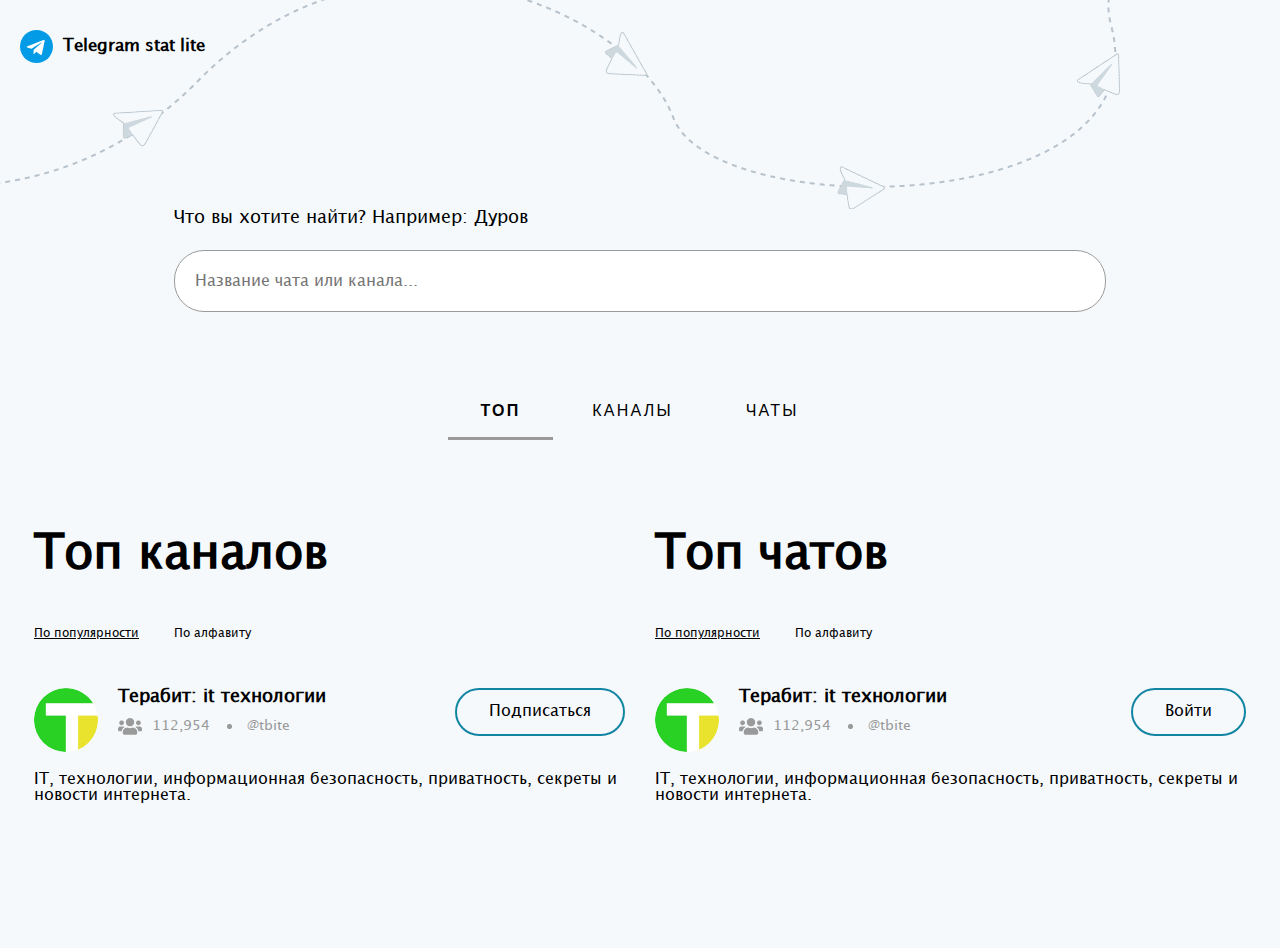
==== index.html @ af859c8b "fill tab of chats" ====
<!DOCTYPE html>
<html lang="ru" prefix="og: http://ogp.me/ns#">

<head>
  <meta charset="UTF-8">
  <meta http-equiv="X-UA-Compatible" content="IE=edge">
  <meta name="viewport" content="width=device-width, initial-scale=1.0">
  <title>название</title>
  <meta name="description" content="описание до 150 символов">
  <meta name="robots" content="index,follow,noodp">

  <!-- favicon -->
  <link rel="apple-touch-icon" sizes="57x57" href="img/favicons/apple-icon-57x57.png">
  <link rel="apple-touch-icon" sizes="60x60" href="img/favicons/apple-icon-60x60.png">
  <link rel="apple-touch-icon" sizes="72x72" href="img/favicons/apple-icon-72x72.png">
  <link rel="apple-touch-icon" sizes="76x76" href="img/favicons/apple-icon-76x76.png">
  <link rel="apple-touch-icon" sizes="114x114" href="img/favicons/apple-icon-114x114.png">
  <link rel="apple-touch-icon" sizes="120x120" href="img/favicons/apple-icon-120x120.png">
  <link rel="apple-touch-icon" sizes="144x144" href="img/favicons/apple-icon-144x144.png">
  <link rel="apple-touch-icon" sizes="152x152" href="img/favicons/apple-icon-152x152.png">
  <link rel="apple-touch-icon" sizes="180x180" href="img/favicons/apple-icon-180x180.png">
  <link rel="icon" type="image/png" sizes="192x192"  href="img/favicons/android-icon-192x192.png">
  <link rel="icon" type="image/png" sizes="32x32" href="img/favicons/favicon-32x32.png">
  <link rel="icon" type="image/png" sizes="96x96" href="img/favicons/favicon-96x96.png">
  <link rel="icon" type="image/png" sizes="16x16" href="img/favicons/favicon-16x16.png">
  <link rel="manifest" href="img/favicons/manifest.json">
  <meta name="msapplication-TileColor" content="#ffffff">
  <meta name="msapplication-TileImage" content="img/favicons/ms-icon-144x144.png">

  <!-- Open Graph: http://ogp.me/ -->
  <meta property="og:url" content="https://example.com/">
  <meta property="og:locale" content="ru_RU">
  <meta property="og:type" content="website">
  <meta property="og:site_name" content="Site Name">
  <meta property="og:title" content="Content Title">
  <meta property="og:description" content="Description Here">
  <meta property="og:image" content="https://example.comimg/og/og.png">
  <meta property="og:image:width" content="968">
  <meta property="og:image:height" content="504">


  <!-- меняем тему -->
  <link rel="stylesheet" href="css/light_theme.css" id="mode">
  <!-- основные стили -->
  <link rel="stylesheet" href="css/style.css"> 

  <script defer src="js/main.js"></script>

</head>

<body>

  <header class="header">
    <div class="header__inner">
      <div class="logo__wrapper logo__wrapper_light">
        <img class="logo_img" src="img/icons/tg.svg" alt="telegram logo" width="33px" height="33px">
        <span class="logo_text">Telegram stat lite</span>
      </div>
      <div class="theme__btn_wrap">
        <div class="theme__btn" id="summary">
          <div class="planet"></div>
          <div class="triangle_wrap">
            <div class="triangle"></div>
          </div>
        </div>
        <div class="detail" id="detail">
          <div class="change_planet"></div>
        </div>
        
      </div>
    </div>
  </header>

  <main>

    <section class="input__section">
      <div class="input__wrapper">
        <label class="input__label" for="main__input">Что вы&nbsp;хотите найти? Например:&nbsp;Дуров</label>
        <input class="input" type="search" name="main__input" id="main__input" placeholder="Название чата или канала...">
        <div class="input__results">
          <span class="results__sum" >Найдено 2 канала и 1 чат</span>

          <h2 class="results__title">Каналы</h2>
          <div class="chanels__results">

            <article class="tg__card">
              <div class="card__header_wrapper">
                <div class="card__header">
                  <div class="img__wrapper">
                    <img src="img/icons/card__icon.png" alt="Терабит: it технологии" width="64px" height="64px">
                  </div>
                  <div class="card__info">
                    <h3 class="card__title">Терабит: it технологии</h3>
                    <span class="card__followers">112,954</span><span class="card__login">@tbite</span>
                  </div>
                </div>
                <a href="#" class="card__btn">Подписаться</a>
              </div>
            </article>
            <article class="tg__card">
              <div class="card__header_wrapper">
                <div class="card__header">
                  <div class="img__wrapper">
                    <img src="img/icons/card__icon.png" alt="Терабит: it технологии" width="64px" height="64px">
                  </div>
                  <div class="card__info">
                    <h3 class="card__title">Терабит: it технологии</h3>
                    <span class="card__followers">112,954</span><span class="card__login">@tbite</span>
                  </div>
                </div>
                <a href="#" class="card__btn card__btn_top">Подписаться</a>
              </div>
            </article>
            <article class="tg__card">
              <div class="card__header_wrapper">
                <div class="card__header">
                  <div class="img__wrapper">
                    <img src="img/icons/card__icon.png" alt="Терабит: it технологии" width="64px" height="64px">
                  </div>
                  <div class="card__info">
                    <h3 class="card__title">Терабит: it технологии</h3>
                    <span class="card__followers">112,954</span><span class="card__login">@tbite</span>
                  </div>
                </div>
                <a href="#" class="card__btn card__btn_top">Подписаться</a>
              </div>
            </article>
          
          </div>

          <h2 class="results__title">Чаты</h2>
          <div class="chats__results">
            <article class="tg__card">
              <div class="card__header_wrapper">
                <div class="card__header">
                  <div class="img__wrapper">
                    <img src="img/icons/card__icon.png" alt="Терабит: it технологии" width="64px" height="64px">
                  </div>
                  <div class="card__info">
                    <h3 class="card__title">Терабит: it технологии</h3>
                    <span class="card__followers">112,954</span><span class="card__login">@tbite</span>
                  </div>
                </div>
                <a href="#" class="card__btn card__btn_top">Войти</a>
              </div>
            </article>
            <article class="tg__card">
              <div class="card__header_wrapper">
                <div class="card__header">
                  <div class="img__wrapper">
                    <img src="img/icons/card__icon.png" alt="Терабит: it технологии" width="64px" height="64px">
                  </div>
                  <div class="card__info">
                    <h3 class="card__title">Терабит: it технологии</h3>
                    <span class="card__followers">112,954</span><span class="card__login">@tbite</span>
                  </div>
                </div>
                <a href="#" class="card__btn card__btn_top">Войти</a>
              </div>
            </article>
          </div>
        </div>

      </div>
      
    </section>

    <section class="tabs__wrapper">

      <input class="radio" id="one" name="group" type="radio" checked>
      <input class="radio" id="two" name="group" type="radio">
      <input class="radio" id="three" name="group" type="radio">
      <div class="tabs">
        <label class="tab" id="one__tab" for="one" tabindex="1">ТОП</label>
        <label class="tab" id="two__tab" for="two" tabindex="2">КАНАЛЫ</label>
        <label class="tab" id="three__tab" for="three" tabindex="3">ЧАТЫ</label>
      </div>

      <div class="panels">

        <div class="panel" id="one__panel">
          <div class="tops">

            <div class="top__chanels">
              <h2 class="top__title">Топ каналов</h2>
              <div class="sorting">
                <button class="top__chanels_pop_sort sort__btn active">По популярности</button>
                <button class="top__chanels_abc_sort sort__btn">По алфавиту</button>
              </div>

              <div class="top__chanels_inner">


                <article class="tg__card">
                  <div class="card__header_wrapper">
                    <div class="card__header">
                      <div class="img__wrapper">
                        <img src="img/icons/card__icon.png" alt="Терабит: it технологии" width="64px" height="64px">
                      </div>
                      <div class="card__info">
                        <h3 class="card__title">Терабит: it технологии </h3>
                        <span class="card__followers">112,954</span><span class="card__login">@tbite</span>
                      </div>
                    </div>
                    <a href="#" class="card__btn card__btn_top">Подписаться</a>
                  </div>
                  <p class="card__desc">IT, технологии, информационная безопасность, приватность, секреты
                    и новости интернета.</p>
                  <a href="#" class="card__btn card__btn_bottom">Подписаться</a>
                </article>


              </div>

            </div>

            <div class="top__chats">
              <h2 class="top__title">Топ чатов</h2>
              <div class="sorting">
                <button class="top__chats_pop_sort sort__btn active">По популярности</button>
                <button class="top__chats_abc_sort sort__btn">По алфавиту</button>
              </div>

              <div class="top__chats_inner">


                <article class="tg__card">
                  <div class="card__header_wrapper">
                    <div class="card__header">
                      <div class="img__wrapper">
                        <img src="img/icons/card__icon.png" alt="Терабит: it технологии" width="64px" height="64px">
                      </div>
                      <div class="card__info">
                        <h3 class="card__title">Терабит: it технологии</h3>
                        <span class="card__followers">112,954</span><span class="card__login">@tbite</span>
                      </div>
                    </div>
                    <a href="#" class="card__btn card__btn_top">Войти</a>
                  </div>
                  <p class="card__desc">IT, технологии, информационная безопасность, приватность, секреты
                    и новости интернета.</p>
                  <a href="#" class="card__btn card__btn_bottom">Войти</a>
                </article>


              </div>
            </div>

          </div>
        </div>


        <div class="panel two__panel" id="two__panel">

          <div class="category chanels__category">
            <button class="chan__cats_btn" data-value='news'>Новости и СМИ</button>
            <button class="chan__cats_btn" data-value='technology'>IT</button>
            <button class="chan__cats_btn" data-value='blog'>Блоги</button>
            <button class="chan__cats_btn" data-value='humor'>Юмор</button>
            <button class="chan__cats_btn" data-value='politic'>Политика и экономика</button>
            <button class="chan__cats_btn" data-value='crypto'>Криптовалюты</button>
            <button class="chan__cats_btn" data-value='science'>Наука и образование</button>
            <button class="chan__cats_btn" data-value='music'>Музыка</button>
            <button class="chan__cats_btn" data-value='business'>Бизнес и стартапы</button>
            <button class="chan__cats_btn" data-value='language'>Лингвистика</button>
            <button class="chan__cats_btn" data-value='psychology'>Психология</button>
            <button class="chan__cats_btn" data-value='marketing'>Маркетинг и реклама</button>
            <button class="chan__cats_btn" data-value='career'>Карьера</button>
            <button class="chan__cats_btn" data-value='film'>Фильмы и сериалы</button>
            <button class="chan__cats_btn" data-value='literature'>Литература</button>
            <button class="chan__cats_btn" data-value='travel'>Путешествия</button>
            <button class="chan__cats_btn" data-value='art'>Искусство</button>
            <button class="chan__cats_btn" data-value='fashion'>Мода</button>
            <button class="chan__cats_btn" data-value='medicine'>Медицина</button>
            <button class="chan__cats_btn" data-value='food'>Еда и напитки</button>
            <button class="chan__cats_btn" data-value='sale'>Продажи</button>
            <button class="chan__cats_btn" data-value='quote'>Цитаты</button>
            <button class="chan__cats_btn" data-value='sport'>Спорт</button>
            <button class="chan__cats_btn" data-value='handicraft'>Рукоделие</button>
            <button class="chan__cats_btn" data-value='adult'>Для взрослых</button>
            <button class="chan__cats_btn" data-value='other'>Другое</button>
            <button class="category__btn chanels__category_close">Скрыть</button>
          </div>
          <button class="category__btn chanels__category_open">Все категории</button>

          <div class="select__category">
            <select class="select__chanels" name="select_chanels">
              <option selected disabled>Все категории</option>
              <option data-value='news'>Новости и СМИ</option>
              <option data-value='it'>IT</option>
              <option data-value='blog'>Блоги</option>
              <option data-value='humor'>Юмор</option>
              <option data-value='politics'>Политика и экономика</option>
              <option data-value='crypto'>Криптовалюты</option>
              <option data-value='science'>Наука и образование</option>
              <option data-value='music'>Музыка</option>
              <option data-value='bussines'>Бизнес и стартапы</option>
              <option data-value='language'>Лингвистика</option>
              <option data-value='psyho'>Психология</option>
              <option data-value='marceting'>Маркетинг и реклама</option>
              <option data-value='career'>Карьера</option>
              <option data-value='films'>Фильмы и сериалы</option>
              <option data-value='books'>Литература</option>
              <option data-value='games'>Игры</option>
              <option data-value='travel'>Путешествия</option>
              <option data-value='art'>Искусство</option>
              <option data-value='Fashion'>Мода</option>
              <option data-value='medical'>Медицина</option>
              <option data-value='eat'>Еда и напитки</option>
              <option data-value='sell'>Продажи</option>
              <option data-value='citate'>Цитаты</option>
              <option data-value='handmade'>Рукоделие</option>
              <option data-value='adult'>Для взрослых</option>
              <option data-value='other'>Другое</option>
            </select>
          </div>

          <div class="sorting">
            <button class="chanels_pop_sort sort__btn active">По популярности</button>
            <button class="chanels_abc_sort sort__btn">По алфавиту</button>
          </div>

          <div class="chanels__wrapper">

            <article class="tg__card">
              <div class="card__header_wrapper">
                <div class="card__header">
                  <div class="img__wrapper">
                    <img src="img/icons/card__icon.png" alt="Терабит: it технологии" width="64px" height="64px">
                  </div>
                  <div class="card__info">
                    <h3 class="card__title">Терабит: it технологии</h3>
                    <span class="card__followers">112,954</span><span class="card__login">@tbite</span>
                  </div>
                </div>
                <a href="#" class="card__btn card__btn_top">Подписаться</a>
              </div>
              <p class="card__desc">IT, технологии, информационная безопасность, приватность, секреты
                и новости интернета.</p>
              <a href="#" class="card__btn card__btn_bottom">Подписаться</a>
            </article>

            <article class="tg__card">
              <div class="card__header_wrapper">
                <div class="card__header">
                  <div class="img__wrapper">
                    <img src="img/icons/card__icon.png" alt="Терабит: it технологии" width="64px" height="64px">
                  </div>
                  <div class="card__info">
                    <h3 class="card__title">Терабит: it технологии</h3>
                    <span class="card__followers">112,954</span><span class="card__login">@tbite</span>
                  </div>
                </div>
                <a href="#" class="card__btn card__btn_top">Подписаться</a>
              </div>
              <p class="card__desc">IT, технологии, информационная безопасность, приватность, секреты
                и новости интернета.</p>
              <a href="#" class="card__btn card__btn_bottom">Подписаться</a>
            </article>

            <article class="tg__card">
              <div class="card__header_wrapper">
                <div class="card__header">
                  <div class="img__wrapper">
                    <img src="img/icons/card__icon.png" alt="Терабит: it технологии" width="64px" height="64px">
                  </div>
                  <div class="card__info">
                    <h3 class="card__title">Терабит: it технологии</h3>
                    <span class="card__followers">112,954</span><span class="card__login">@tbite</span>
                  </div>
                </div>
                <a href="#" class="card__btn card__btn_top">Подписаться</a>
              </div>
              <p class="card__desc">IT, технологии, информационная безопасность, приватность, секреты
                и новости интернета.</p>
              <a href="#" class="card__btn card__btn_bottom">Подписаться</a>
            </article>

            <article class="tg__card">
              <div class="card__header_wrapper">
                <div class="card__header">
                  <div class="img__wrapper">
                    <img src="img/icons/card__icon.png" alt="Терабит: it технологии" width="64px" height="64px">
                  </div>
                  <div class="card__info">
                    <h3 class="card__title">Терабит: it технологии</h3>
                    <span class="card__followers">112,954</span><span class="card__login">@tbite</span>
                  </div>
                </div>
                <a href="#" class="card__btn card__btn_top">Подписаться</a>
              </div>
              <p class="card__desc">IT, технологии, информационная безопасность, приватность, секреты
                и новости интернета.</p>
              <a href="#" class="card__btn card__btn_bottom">Подписаться</a>
            </article>

            <article class="tg__card">
              <div class="card__header_wrapper">
                <div class="card__header">
                  <div class="img__wrapper">
                    <img src="img/icons/card__icon.png" alt="Терабит: it технологии" width="64px" height="64px">
                  </div>
                  <div class="card__info">
                    <h3 class="card__title">Терабит: it технологии</h3>
                    <span class="card__followers">112,954</span><span class="card__login">@tbite</span>
                  </div>
                </div>
                <a href="#" class="card__btn card__btn_top">Подписаться</a>
              </div>
              <p class="card__desc">IT, технологии, информационная безопасность, приватность, секреты
                и новости интернета.</p>
              <a href="#" class="card__btn card__btn_bottom">Подписаться</a>
            </article>

            <article class="tg__card">
              <div class="card__header_wrapper">
                <div class="card__header">
                  <div class="img__wrapper">
                    <img src="img/icons/card__icon.png" alt="Терабит: it технологии" width="64px" height="64px">
                  </div>
                  <div class="card__info">
                    <h3 class="card__title">Терабит: it технологии</h3>
                    <span class="card__followers">112,954</span><span class="card__login">@tbite</span>
                  </div>
                </div>
                <a href="#" class="card__btn card__btn_top">Подписаться</a>
              </div>
              <p class="card__desc">IT, технологии, информационная безопасность, приватность, секреты
                и новости интернета.</p>
              <a href="#" class="card__btn card__btn_bottom">Подписаться</a>
            </article>

          </div>

        </div>


        <div class="panel three__panel" id="three__panel">


          <div class="category chats__category">
            <button class="chat__cats_btn" data-value='AR'>Arabic</button>
            <button class="chat__cats_btn" data-value='HY'>Armenian</button>
            <button class="chat__cats_btn" data-value='EU'>Basque</button>
            <button class="chat__cats_btn" data-value='BG'>Bulgarian</button>
            <button class="chat__cats_btn" data-value='KM'>Cambodian</button>
            <button class="chat__cats_btn" data-value='ZH'>Chinese (Mandarin)</button>
            <button class="chat__cats_btn" data-value='HR'>Croatian</button>
            <button class="chat__cats_btn" data-value='CS'>Czech</button>
            <button class="chat__cats_btn" data-value='DA'>Danish</button>
            <button class="chat__cats_btn" data-value='NL'>Dutch</button>
            <button class="chat__cats_btn" data-value='EN'>English</button>
            <button class="chat__cats_btn" data-value='ET'>Estonian</button>
            <button class="chat__cats_btn" data-value='FI'>Finnish</button>
            <button class="chat__cats_btn" data-value='FR'>French</button>
            <button class="chat__cats_btn" data-value='KA'>Georgian</button>
            <button class="chat__cats_btn" data-value='DE'>German</button>
            <button class="chat__cats_btn" data-value='EL'>Greek</button>
            <button class="chat__cats_btn" data-value='HI'>Hindi</button>
            <button class="chat__cats_btn" data-value='HU'>Hungarian</button>
            <button class="chat__cats_btn" data-value='IS'>Icelandic</button>
            <button class="chat__cats_btn" data-value='ID'>Indonesian</button>
            <button class="chat__cats_btn" data-value='GA'>Irish</button>
            <button class="chat__cats_btn" data-value='IT'>Italian</button>
            <button class="chat__cats_btn" data-value='JA'>Japanese</button>
            <button class="chat__cats_btn" data-value='KO'>Korean</button>
            <button class="chat__cats_btn" data-value='LA'>Latin</button>
            <button class="chat__cats_btn" data-value='LV'>Latvian</button>
            <button class="chat__cats_btn" data-value='LT'>Lithuanian</button>
            <button class="chat__cats_btn" data-value='MK'>Macedonian</button>
            <button class="chat__cats_btn" data-value='MS'>Malay</button>
            <button class="chat__cats_btn" data-value='ML'>Malayalam</button>
            <button class="chat__cats_btn" data-value='MT'>Maltese</button>
            <button class="chat__cats_btn" data-value='MN'>Mongolian</button>
            <button class="chat__cats_btn" data-value='NO'>Norwegian</button>
            <button class="chat__cats_btn" data-value='FA'>Persian</button>
            <button class="chat__cats_btn" data-value='PL'>Polish</button>
            <button class="chat__cats_btn" data-value='PT'>Portuguese</button>
            <button class="chat__cats_btn" data-value='QU'>Quechua</button>
            <button class="chat__cats_btn" data-value='RO'>Romanian</button>
            <button class="chat__cats_btn" data-value='RU'>Russian</button>
            <button class="chat__cats_btn" data-value='SM'>Samoan</button>
            <button class="chat__cats_btn" data-value='SR'>Serbian</button>
            <button class="chat__cats_btn" data-value='SK'>Slovak</button>
            <button class="chat__cats_btn" data-value='SL'>Slovenian</button>
            <button class="chat__cats_btn" data-value='ES'>Spanish</button>
            <button class="chat__cats_btn" data-value='SW'>Swahili</button>
            <button class="chat__cats_btn" data-value='SV'>Swedish </button>
            <button class="chat__cats_btn" data-value='TT'>Tatar</button>
            <button class="chat__cats_btn" data-value='TH'>Thai</button>
            <button class="chat__cats_btn" data-value='BO'>Tibetan</button>
            <button class="chat__cats_btn" data-value='TO'>Tonga</button>
            <button class="chat__cats_btn" data-value='TR'>Turkish</button>
            <button class="chat__cats_btn" data-value='UK'>Ukrainian</button>
            <button class="chat__cats_btn" data-value='UR'>Urdu</button>
            <button class="chat__cats_btn" data-value='UZ'>Uzbek</button>
            <button class="chat__cats_btn" data-value='VI'>Vietnamese</button>
            <button class="category__btn chats__category_close">Скрыть</button>
          </div>
          <button class="category__btn chats__category_opened">Все языки</button>

          <div class="select__category">
            <select class="select__chats" name="select_chats">
              <option selected disabled>Все категории</option>
              <option data-value='AR'>Arabic</option>
              <option data-value='HY'>Armenian</option>
              <option data-value='EU'>Basque</option>
              <option data-value='BG'>Bulgarian</option>
              <option data-value='KM'>Cambodian</option>
              <option data-value='ZH'>Chinese (Mandarin)</option>
              <option data-value='HR'>Croatian</option>
              <option data-value='CS'>Czech</option>
              <option data-value='DA'>Danish</option>
              <option data-value='NL'>Dutch</option>
              <option data-value='EN'>English</option>
              <option data-value='ET'>Estonian</option>
              <option data-value='FI'>Finnish</option>
              <option data-value='FR'>French</option>
              <option data-value='KA'>Georgian</option>
              <option data-value='DE'>German</option>
              <option data-value='EL'>Greek</option>
              <option data-value='HI'>Hindi</option>
              <option data-value='HU'>Hungarian</option>
              <option data-value='IS'>Icelandic</option>
              <option data-value='ID'>Indonesian</option>
              <option data-value='GA'>Irish</option>
              <option data-value='IT'>Italian</option>
              <option data-value='JA'>Japanese</option>
              <option data-value='KO'>Korean</option>
              <option data-value='LA'>Latin</option>
              <option data-value='LV'>Latvian</option>
              <option data-value='LT'>Lithuanian</option>
              <option data-value='MK'>Macedonian</option>
              <option data-value='MS'>Malay</option>
              <option data-value='ML'>Malayalam</option>
              <option data-value='MT'>Maltese</option>
              <option data-value='MN'>Mongolian</option>
              <option data-value='NO'>Norwegian</option>
              <option data-value='FA'>Persian</option>
              <option data-value='PL'>Polish</option>
              <option data-value='PT'>Portuguese</option>
              <option data-value='QU'>Quechua</option>
              <option data-value='RO'>Romanian</option>
              <option data-value='RU'>Russian</option>
              <option data-value='SM'>Samoan</option>
              <option data-value='SR'>Serbian</option>
              <option data-value='SK'>Slovak</option>
              <option data-value='SL'>Slovenian</option>
              <option data-value='ES'>Spanish</option>
              <option data-value='SW'>Swahili</option>
              <option data-value='SV'>Swedish </option>
              <option data-value='TT'>Tatar</option>
              <option data-value='TH'>Thai</option>
              <option data-value='BO'>Tibetan</option>
              <option data-value='TO'>Tonga</option>
              <option data-value='TR'>Turkish</option>
              <option data-value='UK'>Ukrainian</option>
              <option data-value='UR'>Urdu</option>
              <option data-value='UZ'>Uzbek</option>
              <option data-value='VI'>Vietnamese</option>
            </select>
          </div>

          <div class="sorting">
            <button class="chats_pop_sort sort__btn active">По популярности</button>
          </div>

          <div class="chats__wrapper">

            <article class="tg__card">
              <div class="card__header_wrapper">
                <div class="card__header">
                  <div class="img__wrapper">
                    <img src="img/icons/card__icon.png" alt="Терабит: it технологии" width="64px" height="64px">
                  </div>
                  <div class="card__info">
                    <h3 class="card__title">Терабит: it технологии</h3>
                    <span class="card__followers">112,954</span><span class="card__login">@tbite</span>
                  </div>
                </div>
                <a href="#" class="card__btn card__btn_top">Войти</a>
              </div>
              <p class="card__desc">IT, технологии, информационная безопасность, приватность, секреты
                и новости интернета.</p>
              <a href="#" class="card__btn card__btn_bottom">Войти</a>
            </article>
            <article class="tg__card">
              <div class="card__header_wrapper">
                <div class="card__header">
                  <div class="img__wrapper">
                    <img src="img/icons/card__icon.png" alt="Терабит: it технологии" width="64px" height="64px">
                  </div>
                  <div class="card__info">
                    <h3 class="card__title">Терабит: it технологии</h3>
                    <span class="card__followers">112,954</span><span class="card__login">@tbite</span>
                  </div>
                </div>
                <a href="#" class="card__btn card__btn_top">Войти</a>
              </div>
              <p class="card__desc">IT, технологии, информационная безопасность, приватность, секреты
                и новости интернета.</p>
              <a href="#" class="card__btn card__btn_bottom">Войти</a>
            </article>
            <article class="tg__card">
              <div class="card__header_wrapper">
                <div class="card__header">
                  <div class="img__wrapper">
                    <img src="img/icons/card__icon.png" alt="Терабит: it технологии" width="64px" height="64px">
                  </div>
                  <div class="card__info">
                    <h3 class="card__title">Терабит: it технологии</h3>
                    <span class="card__followers">112,954</span><span class="card__login">@tbite</span>
                  </div>
                </div>
                <a href="#" class="card__btn card__btn_top">Войти</a>
              </div>
              <p class="card__desc">IT, технологии, информационная безопасность, приватность, секреты
                и новости интернета.</p>
              <a href="#" class="card__btn card__btn_bottom">Войти</a>
            </article>
            <article class="tg__card">
              <div class="card__header_wrapper">
                <div class="card__header">
                  <div class="img__wrapper">
                    <img src="img/icons/card__icon.png" alt="Терабит: it технологии" width="64px" height="64px">
                  </div>
                  <div class="card__info">
                    <h3 class="card__title">Терабит: it технологии</h3>
                    <span class="card__followers">112,954</span><span class="card__login">@tbite</span>
                  </div>
                </div>
                <a href="#" class="card__btn card__btn_top">Войти</a>
              </div>
              <p class="card__desc">IT, технологии, информационная безопасность, приватность, секреты
                и новости интернета.</p>
              <a href="#" class="card__btn card__btn_bottom">Войти</a>
            </article>
            <article class="tg__card">
              <div class="card__header_wrapper">
                <div class="card__header">
                  <div class="img__wrapper">
                    <img src="img/icons/card__icon.png" alt="Терабит: it технологии" width="64px" height="64px">
                  </div>
                  <div class="card__info">
                    <h3 class="card__title">Терабит: it технологии</h3>
                    <span class="card__followers">112,954</span><span class="card__login">@tbite</span>
                  </div>
                </div>
                <a href="#" class="card__btn card__btn_top">Войти</a>
              </div>
              <p class="card__desc">IT, технологии, информационная безопасность, приватность, секреты
                и новости интернета.</p>
              <a href="#" class="card__btn card__btn_bottom">Войти</a>
            </article>
            <article class="tg__card">
              <div class="card__header_wrapper">
                <div class="card__header">
                  <div class="img__wrapper">
                    <img src="img/icons/card__icon.png" alt="Терабит: it технологии" width="64px" height="64px">
                  </div>
                  <div class="card__info">
                    <h3 class="card__title">Терабит: it технологии</h3>
                    <span class="card__followers">112,954</span><span class="card__login">@tbite</span>
                  </div>
                </div>
                <a href="#" class="card__btn card__btn_top">Войти</a>
              </div>
              <p class="card__desc">IT, технологии, информационная безопасность, приватность, секреты
                и новости интернета.</p>
              <a href="#" class="card__btn card__btn_bottom">Войти</a>
            </article>

          </div>


        </div>

      </div>

    </section>

  </main>

  <footer></footer>



</body>
</html>
---- css/light_theme.css ----
/* variables */
:root{
  
}
/* /variables */

body {
  background-color: #F5F9FC;
}

.theme__btn .planet {
  /* width: 30px;
  height: 30px; */
}


/* input*/
.input {

}

.input__results::-webkit-scrollbar-thumb {
  border: 1px solid #fff;
}

/* / input*/

.card__btn {
  color: #000;
}

.chanels__category .active, 
.chats__category .active {
  background-color: #fff;
}

.select__chanels, .select__chats {
  background-color: #fff;
}
---- css/style.css ----
@font-face {
	font-family: "Lucida Grande";
	src: url("../css/fonts/lucida-grande.woff2"),
	url("../css/fonts/lucida-grande/lucida-grande.woff2") format("woff2");
	font-weight: normal;
	font-style: normal;
  font-display: swap;
}
/* font-family: "Lucida Grande"; */

@font-face {
	font-family: "Lucida Grande Bold";
	src: url("../css/fonts/lucida-grande-bold/lucida-grande-bold.woff2"),
		url("../css/fonts/lucida-grande-bold/lucida-grande-bold.woff2") format("woff2");
	font-weight: normal;
	font-style: normal;
  font-display: swap;
}
/* font-family: "Lucida Grande Bold"; */



/*! NORMALIZE.CSS v8.0.1 | MIT License | github.com/necolas/normalize.css */

html {
  line-height: 1;
  /* 1 */
  -webkit-text-size-adjust: 100%;
  /* 2 */
}


* {
  box-sizing: border-box;
  outline-color: var(--clr_btn_border);
}

body {
  margin: 0;
}

main {
  display: block;
}


h1, h2, h3 {
  margin: 0 0;
} 


a {
  background-color: transparent;
}


img {
  border-style: none;
}

button,
input,
optgroup,
select {
  font-family: inherit;
  font-size: 100%;
  line-height: 1.15;
  margin: 0;
  border: 0;
  cursor: pointer;
  background-color: transparent;
}


button,
input {
  overflow: visible;
}

button,
select {
  text-transform: none;
}

button,
[type="button"],
[type="reset"],
[type="submit"] {
  -webkit-appearance: button;
}

button::-moz-focus-inner,
[type="button"]::-moz-focus-inner,
[type="reset"]::-moz-focus-inner,
[type="submit"]::-moz-focus-inner {
  border-style: none;
  padding: 0;
}

button:-moz-focusring,
[type="button"]:-moz-focusring,
[type="reset"]:-moz-focusring,
[type="submit"]:-moz-focusring {
  outline: 1px dotted ButtonText;
}

[type="search"] {
  -webkit-appearance: textfield;
  outline-offset: -2px;
}

[type="search"]::-webkit-search-decoration {
  -webkit-appearance: none;
}


details {
  display: block;
}

summary {
  display: list-item;
}

[hidden] {
  display: none;
}

/* ------------------------------- / normalize ------------------------------ */

body {
  font-family: "Lucida Grande";
}

/* variables */
:root {
  --clr_btn_border: #1285A3;
  /* var(--clr_btn_border) */
  --clr_gray: #9A9A9A;
  /* var(--clr_gray) */
}
/* /variables */


/* header */

.header {
  max-width: 1920px;
  margin: 0 auto;
  background: url(../img/icons/header_plans_black.png) no-repeat;
  background-position: top -80px left -100px; 
  height: 209px;
}

.header__inner {
  display: flex;
  justify-content: space-between;
  padding-top: 30px;
}


.logo__wrapper {
  /* min-width: 112px; */
  max-height: 33px;
  margin-left: 20px;
  display: flex;
  align-items: center;
}

.logo_img {
  max-height: 33px;
  margin-right: 10px;
}

.logo_text {
  /* display: inline-block; */
  /* line-height: 33px; */
  font-size: 17px;
  font-weight: 700;
}

.theme__btn {
  padding: 0;
  display: flex;
  align-items: center;
  margin-right: 35px;
  max-width: 46px;
  max-height: 34px;
  width: fit-content;
}


#summary:hover + #detail, #detail:hover {
  display: block;
}

#detail {
  display: none;
  /* padding: 2px; */
  margin-top: -1px;
  background-color: #fff;
  width: 46px;
  background-color: transparent;
}

.planet {
  padding: 2px;
  width: 32px;
  height: 32px;

}

.change_planet {
  height: 30px;
}

.triangle_wrap {
  /* margin-top: 4px; */
  /* height: 38px; */
  height: 30px;
  padding: 10px 2px 10px 2px;
}

.triangle {
  width: 10px;
  height: 10px;
}

.planet_light {
  background: url(../img/icons/sun_dark.svg) no-repeat;
}

.planet_dark {
  background: url(../img/icons/sun_light.svg) no-repeat;
}

.triangle_light {
  background: url(../img/icons/triangle_black.svg) no-repeat;
}

.triangle_dark {
  background: url(../img/icons/triangle_white.svg) no-repeat;
}

.change_planet_light {
  background: url(../img/icons/moon_dark.svg) no-repeat;
}

.change_planet_dark {
  background: url(../img/icons/moon_white.svg) no-repeat;
}


@media only screen and (max-width: 1600px) {
  .header {
    background-position: top -80px left -220px; 
  }
}

@media only screen and (max-width: 1200px) {
  .header {
    background-position: top -140px left -440px; 
    height: 150px;
  }
}

@media only screen and (max-width: 992px) {
  .header {
    background: url(../img/icons/header_plans_black_3.png) no-repeat;
    background-position: top 0px left 380px; 
    height: 98px;
  }
}

@media only screen and (max-width: 768px) {
  .header {
    background-position: top 0px left 220px; 
    height: 98px;
  }
}

/* /header */


/* input*/
.input__wrapper {
  margin: 0 auto;
  max-width: 932px;
  position: relative;
}

.input__label {
  font-size: 18px;
}

.input {  /* FIXME: icon */
  margin-top: 23px;
  width: 100%;
  height: 62px;
  padding: 20px;
  font-size: 16px;
  border: 1px solid var(--clr_gray);
  border-radius: 30px;
  background-color: #fff;
  position: relative;
  outline: transparent;
  /* border-bottom-left-radius: 0px;
  border-bottom-right-radius: 0px; */
}


.input:focus ~ .input__results{
  display: block;
}
.input:focus {
  border-bottom-left-radius: 0px;
  border-bottom-right-radius: 0px;
  border-bottom: 0px;
}

.input::-webkit-search-cancel-button{
  display: none;  
}

.input__results {
  position: absolute;
  width: 100%;
  max-height: 500px;
  padding: 20px 20px 35px 20px;
  background-color: #fff;
  border-bottom-left-radius: 50px;
  border-bottom-right-radius: 50px;
  border: 1px solid var(--clr_gray);
  border-top: 0;
  z-index: 9;
  overflow-y: auto;
  overflow-x: hidden; 
  display: none;
  /* opacity: 0; */
}

.input__results::-webkit-scrollbar {
  width: 10px;
  overflow: hidden;
}

.input__results::-webkit-scrollbar-track {
  background-color: transparent;
  margin-bottom: 42px;
}

.input__results::-webkit-scrollbar-thumb {
  background-color: var(--clr_gray);
  border-radius: 10px;
  margin-right: 20px;
  padding: 10px;
}

.input__results::-webkit-scrollbar-button {
  display: none;
}

.input__results::-webkit-scrollbar-track-piece:end {
  background: transparent;
  margin-bottom: 35px; 
}

.input__results::-webkit-scrollbar-track-piece:start {
  background: transparent;
  margin-top: 35px;
}

.results__sum{
  display: block;
  margin-bottom: 35px;
}

.results__title {
  font-size: 24px;
  display: block;
}

.chanels__results {
  margin-bottom: 57px;
}

.input__results .tg__card{
  margin-top: 15px;
  margin-bottom: 0;
  max-width: 100%;
}

@media only screen and (max-width: 1006px) {
  .input__wrapper {
    margin: 0 37px;
    max-width: 100%;
  }
}


/* tabs */

.tabs__wrapper {
  display: flex;
  flex-direction: column;
  align-items: center;
  padding-top: 90px;
}

.tabs {
  width:385px;
  display: flex;
  justify-content: space-between;
  /* border: 1px solid red; */
}

.tab {
  cursor: pointer;
  padding: 1px 34px 18px 34px;
  display: inline-block;
  letter-spacing: 2.2px;
  outline: transparent;
}

.panels {
  width: 1565px;
}

.panel {
  display: none;
  animation: fadein .8s;
}

@keyframes fadein {
  from {
    opacity: 0;
  }

  to {
    opacity: 1;
  }
}

.radio {
  display: none;
}

#one:checked~.panels #one__panel,
#two:checked~.panels #two__panel,
#three:checked~.panels #three__panel {
  display: block
}

#one:checked~.tabs #one__tab,
#two:checked~.tabs #two__tab,
#three:checked~.tabs #three__tab {
  font-family: Arial;
  font-weight: 700;
  padding-left: 33px;
  padding-right: 33px;
  border-bottom: 3px solid var(--clr_gray);
}

#one:not(:checked)~.tabs #one__tab,
#two:not(:checked)~.tabs #two__tab,
#three:not(:checked)~.tabs #three__tab {
  font-family: Arial;
  font-weight: 400;
}


@media only screen and (max-width: 1633px) {
  .panels {
    max-width: 100%;
    padding: 34px;
  }
}

@media only screen and (max-width: 768px) {
  .tabs {
    width: 300px;
    margin: 0 auto;
  }
  .tab {
    padding: 2px 19px 14px 19px;
  }
  #one:checked~.tabs #one__tab,
  #two:checked~.tabs #two__tab,
  #three:checked~.tabs #three__tab {
  padding-left: 19px;
  padding-right: 19px;
  }
}

/* / TABS */



/* TOP TAB */

.tops {
  margin-top: 136px;
  display: flex;
  justify-content: space-between;
}

.top__chanels, .top__chats{
  max-width: 616px;
}

.top__chats {
  margin-left: 30px;
}

.top__title{ 
  font-size: 48px;
  font-weight: 700;
  margin-bottom: 47px;
}

@media only screen and (max-width: 1400px) {
  .tops {
    margin-top: 56px;
  }
}

@media only screen and (max-width: 900px) {
  .tops {
    flex-direction: column;
  }
  .top__chats {
    margin-left: 0px;
  }
}

@media only screen and (max-width: 768px) {
  .tops {
    margin-top: 45px;
  }
}


/* / TOP TAB */


/* SORT */
.sorting {
  margin-bottom: 47px;
}
.sort__btn {
  font-size: 12px;
  padding: 0;
}
.sort__btn:first-of-type{
  margin-right: 30px;
}
.sorting > .active{
  text-decoration: underline;
}
/* / SORT */

/* CARD TG__CARD*/
.tg__card {
  max-width: 616px;
  width: 100%;
  margin-bottom: 77px;
}

.card__header_wrapper {
  display: flex;
  justify-content: space-between;
  position: relative;
}

.card__header {
  display: flex;
}

.img__wrapper {
  margin-right: 20px;
}

.card__title {
  font-size: 18px;
  font-weight: 700;
  margin-bottom: 12px; /* FIXME:  */
  overflow-wrap: break-word;  /* не поддерживает IE, Firefox; является копией word-wrap */ 
  word-wrap: break-word;
  word-break: normal;  /* не поддерживает Opera12.14, значение keep-all не поддерживается IE, Chrome */ 
  line-break: auto;  /* нет поддержки для русского языка */ 
 -webkit-hyphens: none; ​-ms-hyphens: none; hyphens: none;  /* значение auto не поддерживается Chrome */ 
}

.card__followers, .card__login {
  font-size: 14px;
  /* font-weight: 700; */
  color: var(--clr_gray);
}

.card__followers {
  padding-left: 34px;
  position: relative;
}

.card__followers::before {
  content: url(../img/icons/followers.png);
  position: absolute;
  left: 0px;   
}

.card__login {
  padding-left: 37px;
  position: relative;
}

.card__login::before {
  content: url(../img/icons/point.png);
  position: absolute;
  left: 17px;
}

.card__btn{
  padding: 14px 32px;
  border: 2px solid var(--clr_btn_border);
  border-radius: 30px;
  text-decoration: none;
  font-size: 16px;
  transition: all .3s;
}

.card__btn:hover {
  background-color: var(--clr_btn_border);
  color: #fff;
}

.card__header_wrapper .card__btn{
  position: absolute;
  right: 0px
}

.card__desc {
  padding-bottom: 33px;
}

@media only screen and (min-width: 1200px) {
  .panel .card__btn_bottom {
    display: none;
  }
  .panel .card__btn_top {
    display: initial;
  }
}

@media only screen and (max-width: 1200px) {
  .panel .card__btn_bottom {
    display: initial;
  }
  .panel .card__btn_top {
    display: none;
  }
}

/* / CARD TG__CARD*/




/* TAB CHANELS */
.two__panel, .three__panel {
  padding-top: 44px;
}

.two__panel .sorting {
  margin-top: 27px;
}

.chanels__wrapper, .chats__wrapper {
  display: flex;
  justify-content: space-between;
  flex-wrap: wrap;
}

.category {
  margin-left: -14px;
  max-height: 52px;
  overflow: hidden;
}

.chanels__category_opened, .chats__category_opened{
  max-height: 100%;
}

.chanels__category_close, .chats__category_close {
  display: none;
}

.category button:not(:last-child) {
  margin: 7px 14px;
  font-size: 18px;
  padding: 9px 22px;
  border: 1px solid var(--clr_gray);
  border-bottom: 5px solid var(--clr_gray);
  border-radius: 5px;
}

.category__btn {
  padding: 0;
  margin-top: 13px;
  font-size: 18px;
  text-decoration: underline;
}

.category_close {
  margin-left: 25px;
}


/* SELECT */
.select__category {
  max-width: 300px;
  margin: 0 auto;
}

.select__chanels, .select__chats {
  width: 100%;
  display: flex;
  margin: 0 auto;
  height: 55px;
  text-align-last: center;
  border: 1px solid var(--clr_gray);
  border-radius: 10px;
  font-size: 16px;
  /* font-weight: 700; */
}
.select__chanels option,
.select__chats option {
  display: flex;
  padding: 0 auto;
  text-align: center;
  margin: 0 auto;
}

/* / SELECT */


@media only screen and (max-width: 767px) {
  .category, .category__btn {
    display: none;
  }
}

@media only screen and (min-width: 768px) {
  .select__category {
    display: none;
  }
}

/* / TAB CHANELS */


/* TAB CHATS*/
.three__panel .sorting {
  margin-top: 27px;
}
/* / TAB CHATS*/


 /* ПЕРЕОПРЕДЕЛЕНИЕ */

 @media only screen and (max-width: 619px) {
  .input__results .tg__card {
    margin-bottom: 50px;
  }
  .input__results .card__header_wrapper {
    display: flex;
    flex-direction: column;
  }
  .input__results .card__btn{
    margin-top: 30px;
    position: initial;
    width: fit-content; 
  }
}
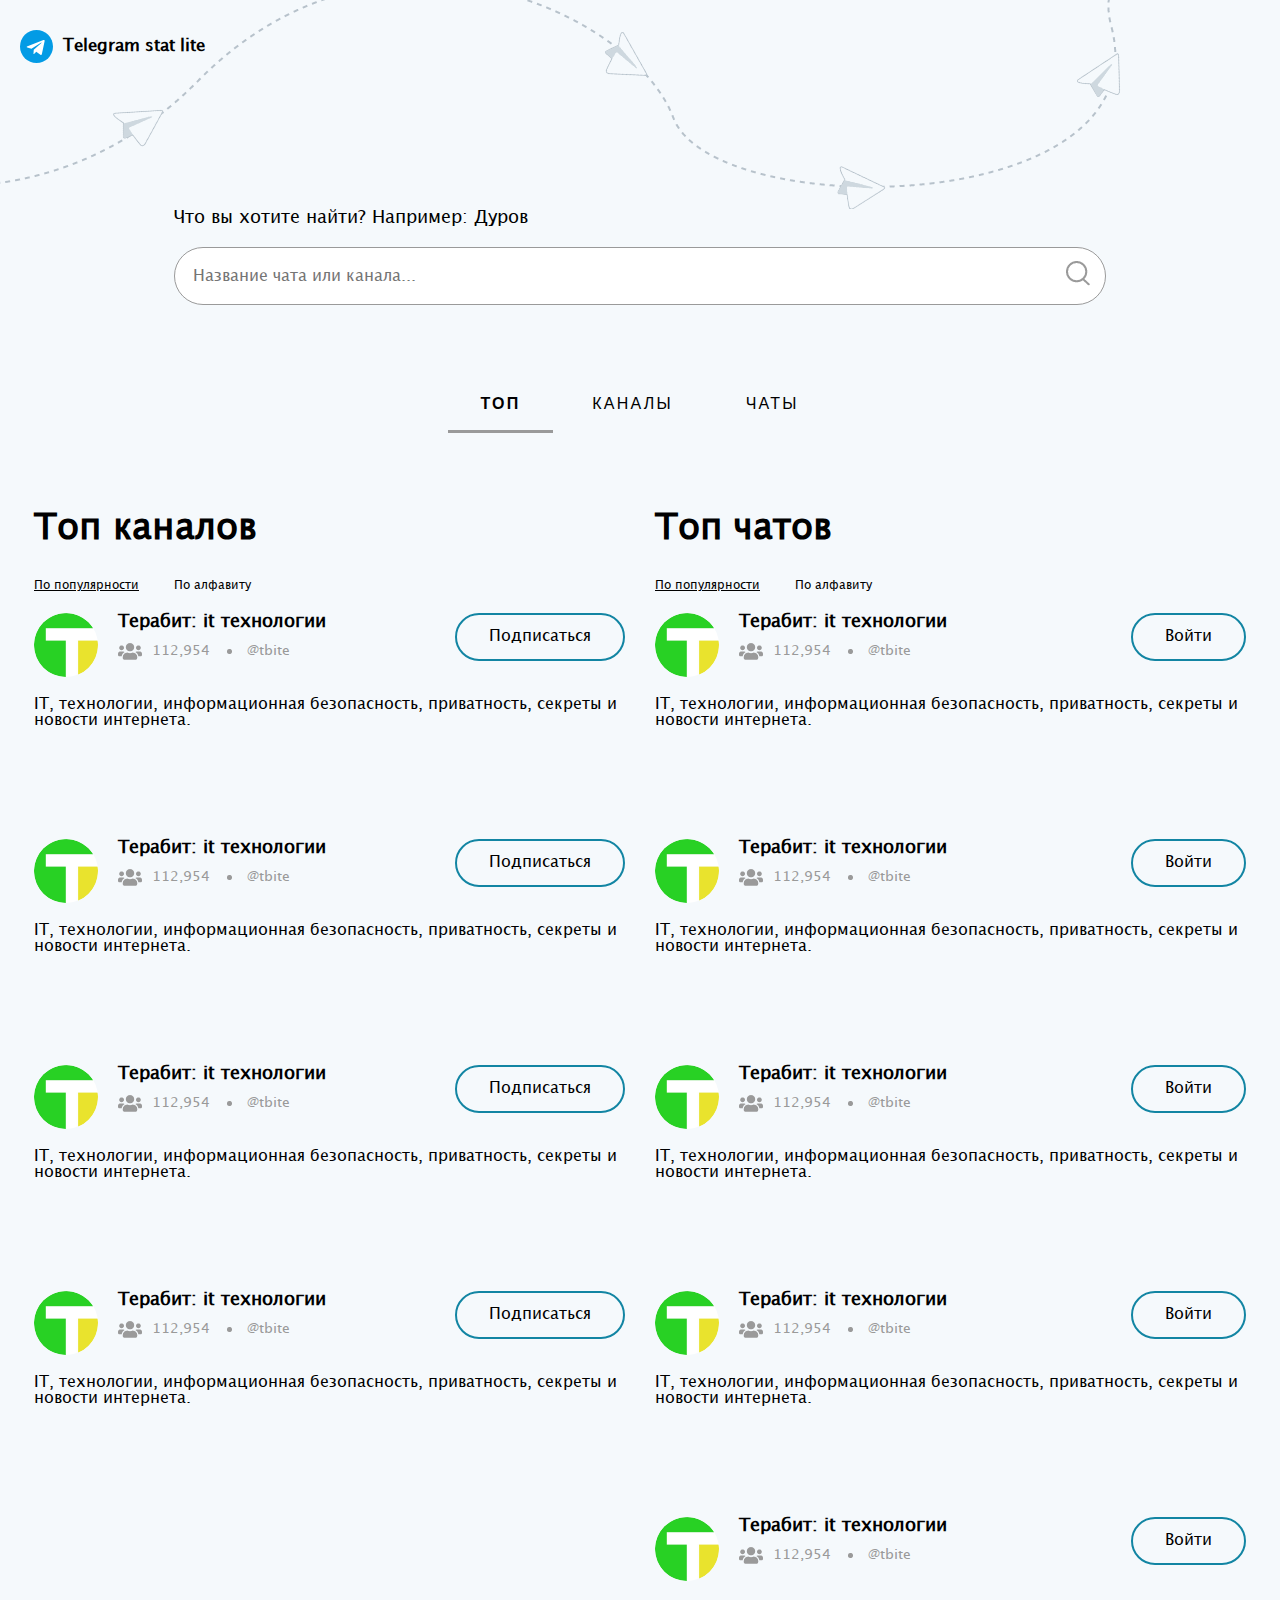
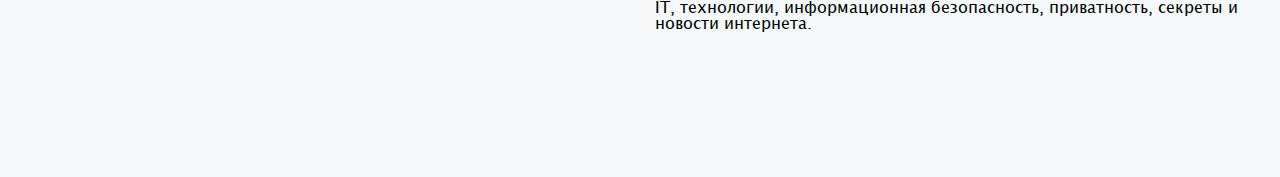
==== commit 4f271342: "responsive fixes" ====
--- a/index.html
+++ b/index.html
@@ -75,8 +75,10 @@
 
     <section class="input__section">
       <div class="input__wrapper">
-        <label class="input__label" for="main__input">Что вы&nbsp;хотите найти? Например:&nbsp;Дуров</label>
-        <input class="input" type="search" name="main__input" id="main__input" placeholder="Название чата или канала...">
+        <form action="" class="input_form">
+          <label class="input__label" for="main__input">Что вы&nbsp;хотите найти? Например:&nbsp;Дуров</label>
+          <input class="input" type="search" name="main__input" id="main__input" placeholder="Название чата или канала...">
+        </form>
         <div class="input__results">
           <span class="results__sum" >Найдено 2 канала и 1 чат</span>
 
@@ -178,7 +180,7 @@
 
       <div class="panels">
 
-        <div class="panel" id="one__panel">
+        <div class="panel one__panel" id="one__panel">
           <div class="tops">
 
             <div class="top__chanels">
@@ -190,7 +192,6 @@
 
               <div class="top__chanels_inner">
 
-
                 <article class="tg__card">
                   <div class="card__header_wrapper">
                     <div class="card__header">
@@ -208,6 +209,57 @@
                     и новости интернета.</p>
                   <a href="#" class="card__btn card__btn_bottom">Подписаться</a>
                 </article>
+                <article class="tg__card">
+                  <div class="card__header_wrapper">
+                    <div class="card__header">
+                      <div class="img__wrapper">
+                        <img src="img/icons/card__icon.png" alt="Терабит: it технологии" width="64px" height="64px">
+                      </div>
+                      <div class="card__info">
+                        <h3 class="card__title">Терабит: it технологии </h3>
+                        <span class="card__followers">112,954</span><span class="card__login">@tbite</span>
+                      </div>
+                    </div>
+                    <a href="#" class="card__btn card__btn_top">Подписаться</a>
+                  </div>
+                  <p class="card__desc">IT, технологии, информационная безопасность, приватность, секреты
+                    и новости интернета.</p>
+                  <a href="#" class="card__btn card__btn_bottom">Подписаться</a>
+                </article>
+                <article class="tg__card">
+                  <div class="card__header_wrapper">
+                    <div class="card__header">
+                      <div class="img__wrapper">
+                        <img src="img/icons/card__icon.png" alt="Терабит: it технологии" width="64px" height="64px">
+                      </div>
+                      <div class="card__info">
+                        <h3 class="card__title">Терабит: it технологии </h3>
+                        <span class="card__followers">112,954</span><span class="card__login">@tbite</span>
+                      </div>
+                    </div>
+                    <a href="#" class="card__btn card__btn_top">Подписаться</a>
+                  </div>
+                  <p class="card__desc">IT, технологии, информационная безопасность, приватность, секреты
+                    и новости интернета.</p>
+                  <a href="#" class="card__btn card__btn_bottom">Подписаться</a>
+                </article>
+                <article class="tg__card">
+                  <div class="card__header_wrapper">
+                    <div class="card__header">
+                      <div class="img__wrapper">
+                        <img src="img/icons/card__icon.png" alt="Терабит: it технологии" width="64px" height="64px">
+                      </div>
+                      <div class="card__info">
+                        <h3 class="card__title">Терабит: it технологии </h3>
+                        <span class="card__followers">112,954</span><span class="card__login">@tbite</span>
+                      </div>
+                    </div>
+                    <a href="#" class="card__btn card__btn_top">Подписаться</a>
+                  </div>
+                  <p class="card__desc">IT, технологии, информационная безопасность, приватность, секреты
+                    и новости интернета.</p>
+                  <a href="#" class="card__btn card__btn_bottom">Подписаться</a>
+                </article>
 
 
               </div>
@@ -224,6 +276,74 @@
               <div class="top__chats_inner">
 
 
+                <article class="tg__card">
+                  <div class="card__header_wrapper">
+                    <div class="card__header">
+                      <div class="img__wrapper">
+                        <img src="img/icons/card__icon.png" alt="Терабит: it технологии" width="64px" height="64px">
+                      </div>
+                      <div class="card__info">
+                        <h3 class="card__title">Терабит: it технологии</h3>
+                        <span class="card__followers">112,954</span><span class="card__login">@tbite</span>
+                      </div>
+                    </div>
+                    <a href="#" class="card__btn card__btn_top">Войти</a>
+                  </div>
+                  <p class="card__desc">IT, технологии, информационная безопасность, приватность, секреты
+                    и новости интернета.</p>
+                  <a href="#" class="card__btn card__btn_bottom">Войти</a>
+                </article>
+                <article class="tg__card">
+                  <div class="card__header_wrapper">
+                    <div class="card__header">
+                      <div class="img__wrapper">
+                        <img src="img/icons/card__icon.png" alt="Терабит: it технологии" width="64px" height="64px">
+                      </div>
+                      <div class="card__info">
+                        <h3 class="card__title">Терабит: it технологии</h3>
+                        <span class="card__followers">112,954</span><span class="card__login">@tbite</span>
+                      </div>
+                    </div>
+                    <a href="#" class="card__btn card__btn_top">Войти</a>
+                  </div>
+                  <p class="card__desc">IT, технологии, информационная безопасность, приватность, секреты
+                    и новости интернета.</p>
+                  <a href="#" class="card__btn card__btn_bottom">Войти</a>
+                </article>
+                <article class="tg__card">
+                  <div class="card__header_wrapper">
+                    <div class="card__header">
+                      <div class="img__wrapper">
+                        <img src="img/icons/card__icon.png" alt="Терабит: it технологии" width="64px" height="64px">
+                      </div>
+                      <div class="card__info">
+                        <h3 class="card__title">Терабит: it технологии</h3>
+                        <span class="card__followers">112,954</span><span class="card__login">@tbite</span>
+                      </div>
+                    </div>
+                    <a href="#" class="card__btn card__btn_top">Войти</a>
+                  </div>
+                  <p class="card__desc">IT, технологии, информационная безопасность, приватность, секреты
+                    и новости интернета.</p>
+                  <a href="#" class="card__btn card__btn_bottom">Войти</a>
+                </article>
+                <article class="tg__card">
+                  <div class="card__header_wrapper">
+                    <div class="card__header">
+                      <div class="img__wrapper">
+                        <img src="img/icons/card__icon.png" alt="Терабит: it технологии" width="64px" height="64px">
+                      </div>
+                      <div class="card__info">
+                        <h3 class="card__title">Терабит: it технологии</h3>
+                        <span class="card__followers">112,954</span><span class="card__login">@tbite</span>
+                      </div>
+                    </div>
+                    <a href="#" class="card__btn card__btn_top">Войти</a>
+                  </div>
+                  <p class="card__desc">IT, технологии, информационная безопасность, приватность, секреты
+                    и новости интернета.</p>
+                  <a href="#" class="card__btn card__btn_bottom">Войти</a>
+                </article>
                 <article class="tg__card">
                   <div class="card__header_wrapper">
                     <div class="card__header">
--- a/css/style.css
+++ b/css/style.css
@@ -291,6 +291,18 @@
 
 .input__label {
   font-size: 18px;
+  position: relative;
+}
+
+.input_form {
+  position: relative;
+}
+
+.input_form::after {
+  position: absolute;
+  content: url(../img/icons/search__icon.png);
+  right: 15px;
+  bottom: 15px;
 }
 
 .input {  /* FIXME: icon */
@@ -390,12 +402,22 @@
   max-width: 100%;
 }
 
+@media only screen and (max-width: 1400px) {
+  .input {
+    margin-top: 20px;
+    height: 58px;
+    padding: 18px;
+  }
+}
+
 @media only screen and (max-width: 1006px) {
   .input__wrapper {
     margin: 0 37px;
     max-width: 100%;
   }
 }
+
+
 
 
 /* tabs */
@@ -497,9 +519,11 @@
 
 
 /* TOP TAB */
+.one__panel {
+  /* margin-top: 136px; */
+}
 
 .tops {
-  margin-top: 136px;
   display: flex;
   justify-content: space-between;
 }
@@ -519,10 +543,16 @@
 }
 
 @media only screen and (max-width: 1400px) {
-  .tops {
-    margin-top: 56px;
-  }
-}
+  .one__panel {
+    /* margin-top: 44px; */
+  }
+  .top__title{ 
+    font-size: 36px;
+    margin-bottom: 30px;
+  }
+  
+}
+
 
 @media only screen and (max-width: 900px) {
   .tops {
@@ -535,7 +565,7 @@
 
 @media only screen and (max-width: 768px) {
   .tops {
-    margin-top: 45px;
+    /* margin-top: 45px; */
   }
 }
 
@@ -557,6 +587,14 @@
 .sorting > .active{
   text-decoration: underline;
 }
+
+@media only screen and (max-width: 1400px) {
+  .sorting {
+    margin-top: 27px;
+    margin-bottom: 20px;
+  }
+}
+
 /* / SORT */
 
 /* CARD TG__CARD*/
@@ -665,8 +703,8 @@
 
 
 
-/* TAB CHANELS */
-.two__panel, .three__panel {
+/* TAB CHANELS/CHATS  */
+.one__panel, .two__panel, .three__panel {
   padding-top: 44px;
 }
 
@@ -715,6 +753,23 @@
 }
 
 
+@media only screen and (max-width: 1400px) {
+  .category button:not(:last-child) {
+    margin: 5px 5px;
+    font-size: 16px;
+    padding: 8px 16px;
+  }
+  .category__btn {
+    font-size: 16px;
+  }
+
+}
+
+
+
+/* / ----- */
+
+
 /* SELECT */
 .select__category {
   max-width: 300px;
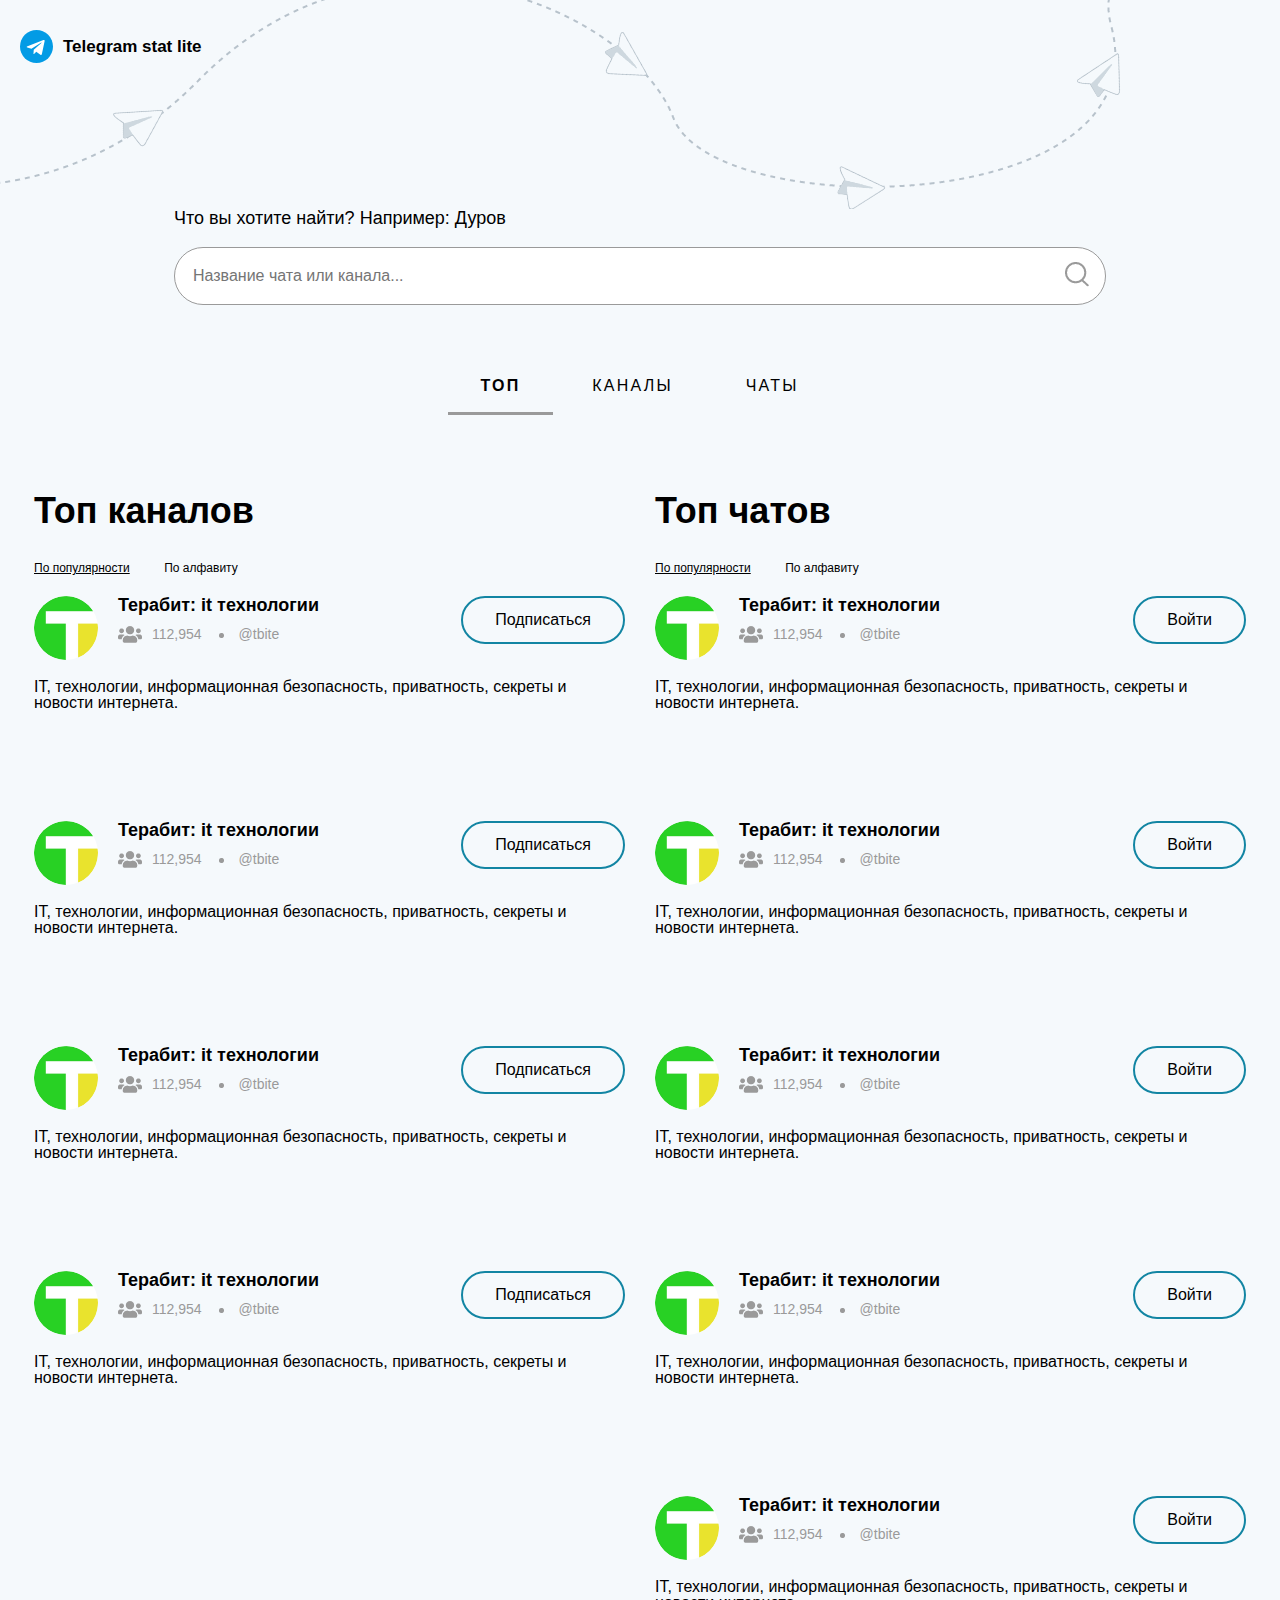
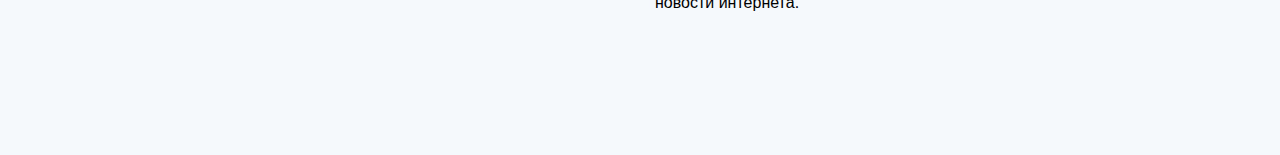
==== commit 37abbdc5: "css prefix" ====
--- a/index.html
+++ b/index.html
@@ -78,6 +78,7 @@
         <form action="" class="input_form">
           <label class="input__label" for="main__input">Что вы&nbsp;хотите найти? Например:&nbsp;Дуров</label>
           <input class="input" type="search" name="main__input" id="main__input" placeholder="Название чата или канала...">
+          <button class="input__btn" type="submit"><img src="/img/icons/search__icon.png" alt=""></button>
         </form>
         <div class="input__results">
           <span class="results__sum" >Найдено 2 канала и 1 чат</span>
--- a/css/style.css
+++ b/css/style.css
@@ -1,26 +1,28 @@
 @font-face {
 	font-family: "Lucida Grande";
-	src: url("../css/fonts/lucida-grande.woff2"),
-	url("../css/fonts/lucida-grande/lucida-grande.woff2") format("woff2");
+  src: url("fonts/lucida-grande/lucida-grande.woff2"); 
+  src: url("fonts/lucida-grande/lucida-grande.woff2") format("woff2"),
+  url("fonts/lucida-grande/lucida-grande.woff2") format("woff2");
 	font-weight: normal;
 	font-style: normal;
   font-display: swap;
-}
+  } 
 /* font-family: "Lucida Grande"; */
 
 @font-face {
-	font-family: "Lucida Grande Bold";
-	src: url("../css/fonts/lucida-grande-bold/lucida-grande-bold.woff2"),
-		url("../css/fonts/lucida-grande-bold/lucida-grande-bold.woff2") format("woff2");
+	font-family: "Lucida Grande Bold"; 
+  src: url("fonts/lucida-grande-bold/lucida-grande-bold.woff2");
+  src: url("fonts/lucida-grande-bold/lucida-grande-bold.woff2") format("woff2"),
+  url("fonts/lucida-grande-bold/lucida-grande-bold.woff2") format("woff2");
 	font-weight: normal;
 	font-style: normal;
   font-display: swap;
-}
+  } 
 /* font-family: "Lucida Grande Bold"; */
 
 
 
-/*! NORMALIZE.CSS v8.0.1 | MIT License | github.com/necolas/normalize.css */
+/*! NORMALIZE.CSS v8.0.1 | MIT License */
 
 html {
   line-height: 1;
@@ -31,7 +33,8 @@
 
 
 * {
-  box-sizing: border-box;
+  -webkit-box-sizing: border-box;
+          box-sizing: border-box;
   outline-color: var(--clr_btn_border);
 }
 
@@ -129,7 +132,7 @@
 /* ------------------------------- / normalize ------------------------------ */
 
 body {
-  font-family: "Lucida Grande";
+  font-family: 'Lucida Grande', Tahoma, Verdana, Arial, sans-serif;
 }
 
 /* variables */
@@ -153,8 +156,12 @@
 }
 
 .header__inner {
-  display: flex;
-  justify-content: space-between;
+  display: -webkit-box;
+  display: -ms-flexbox;
+  display: flex;
+  -webkit-box-pack: justify;
+      -ms-flex-pack: justify;
+          justify-content: space-between;
   padding-top: 30px;
 }
 
@@ -163,8 +170,12 @@
   /* min-width: 112px; */
   max-height: 33px;
   margin-left: 20px;
-  display: flex;
-  align-items: center;
+  display: -webkit-box;
+  display: -ms-flexbox;
+  display: flex;
+  -webkit-box-align: center;
+      -ms-flex-align: center;
+          align-items: center;
 }
 
 .logo_img {
@@ -181,11 +192,17 @@
 
 .theme__btn {
   padding: 0;
-  display: flex;
-  align-items: center;
+  display: -webkit-box;
+  display: -ms-flexbox;
+  display: flex;
+  -webkit-box-align: center;
+      -ms-flex-align: center;
+          align-items: center;
   margin-right: 35px;
   max-width: 46px;
   max-height: 34px;
+  width: -webkit-fit-content;
+  width: -moz-fit-content;
   width: fit-content;
 }
 
@@ -267,14 +284,22 @@
 @media only screen and (max-width: 992px) {
   .header {
     background: url(../img/icons/header_plans_black_3.png) no-repeat;
-    background-position: top 0px left 380px; 
+    background-position: top 0px center ; 
     height: 98px;
   }
 }
 
 @media only screen and (max-width: 768px) {
   .header {
-    background-position: top 0px left 220px; 
+    height: 98px;
+  }
+  .logo_text {
+    display: none;
+  }
+}
+
+@media only screen and (max-width: 768px) {
+  .header {
     height: 98px;
   }
 }
@@ -291,18 +316,16 @@
 
 .input__label {
   font-size: 18px;
-  position: relative;
 }
 
 .input_form {
   position: relative;
 }
 
-.input_form::after {
+.input__btn {
   position: absolute;
-  content: url(../img/icons/search__icon.png);
-  right: 15px;
-  bottom: 15px;
+  right: 10px;
+  bottom: 13px;
 }
 
 .input {  /* FIXME: icon */
@@ -322,12 +345,12 @@
 
 
 .input:focus ~ .input__results{
-  display: block;
+  /* display: block; */
 }
 .input:focus {
-  border-bottom-left-radius: 0px;
+  /* border-bottom-left-radius: 0px;
   border-bottom-right-radius: 0px;
-  border-bottom: 0px;
+  border-bottom: 0px; */
 }
 
 .input::-webkit-search-cancel-button{
@@ -348,7 +371,6 @@
   overflow-y: auto;
   overflow-x: hidden; 
   display: none;
-  /* opacity: 0; */
 }
 
 .input__results::-webkit-scrollbar {
@@ -417,22 +439,43 @@
   }
 }
 
-
+@media only screen and (max-width: 768px) {
+  .input__label {
+    font-size: 16px;
+  }
+}
+
+@media only screen and (max-width: 500px) {
+  .input__wrapper {
+    margin: 0 15px;
+  }
+}
 
 
 /* tabs */
 
 .tabs__wrapper {
-  display: flex;
-  flex-direction: column;
-  align-items: center;
+  display: -webkit-box;
+  display: -ms-flexbox;
+  display: flex;
+  -webkit-box-orient: vertical;
+  -webkit-box-direction: normal;
+      -ms-flex-direction: column;
+          flex-direction: column;
+  -webkit-box-align: center;
+      -ms-flex-align: center;
+          align-items: center;
   padding-top: 90px;
 }
 
 .tabs {
   width:385px;
-  display: flex;
-  justify-content: space-between;
+  display: -webkit-box;
+  display: -ms-flexbox;
+  display: flex;
+  -webkit-box-pack: justify;
+      -ms-flex-pack: justify;
+          justify-content: space-between;
   /* border: 1px solid red; */
 }
 
@@ -450,7 +493,18 @@
 
 .panel {
   display: none;
-  animation: fadein .8s;
+  -webkit-animation: fadein .8s;
+          animation: fadein .8s;
+}
+
+@-webkit-keyframes fadein {
+  from {
+    opacity: 0;
+  }
+
+  to {
+    opacity: 1;
+  }
 }
 
 @keyframes fadein {
@@ -498,7 +552,16 @@
   }
 }
 
+@media only screen and (max-width: 1400px) {
+  .tabs__wrapper {
+    padding-top: 72px;
+  }
+}
+
 @media only screen and (max-width: 768px) {
+  .tabs__wrapper {
+    padding-top: 52px;
+  }
   .tabs {
     width: 300px;
     margin: 0 auto;
@@ -524,8 +587,12 @@
 }
 
 .tops {
-  display: flex;
-  justify-content: space-between;
+  display: -webkit-box;
+  display: -ms-flexbox;
+  display: flex;
+  -webkit-box-pack: justify;
+      -ms-flex-pack: justify;
+          justify-content: space-between;
 }
 
 .top__chanels, .top__chats{
@@ -543,9 +610,6 @@
 }
 
 @media only screen and (max-width: 1400px) {
-  .one__panel {
-    /* margin-top: 44px; */
-  }
   .top__title{ 
     font-size: 36px;
     margin-bottom: 30px;
@@ -556,7 +620,10 @@
 
 @media only screen and (max-width: 900px) {
   .tops {
-    flex-direction: column;
+    -webkit-box-orient: vertical;
+    -webkit-box-direction: normal;
+        -ms-flex-direction: column;
+            flex-direction: column;
   }
   .top__chats {
     margin-left: 0px;
@@ -605,12 +672,18 @@
 }
 
 .card__header_wrapper {
-  display: flex;
-  justify-content: space-between;
+  display: -webkit-box;
+  display: -ms-flexbox;
+  display: flex;
+  -webkit-box-pack: justify;
+      -ms-flex-pack: justify;
+          justify-content: space-between;
   position: relative;
 }
 
 .card__header {
+  display: -webkit-box;
+  display: -ms-flexbox;
   display: flex;
 }
 
@@ -626,7 +699,7 @@
   word-wrap: break-word;
   word-break: normal;  /* не поддерживает Opera12.14, значение keep-all не поддерживается IE, Chrome */ 
   line-break: auto;  /* нет поддержки для русского языка */ 
- -webkit-hyphens: none; ​-ms-hyphens: none; hyphens: none;  /* значение auto не поддерживается Chrome */ 
+ -webkit-hyphens: none; ​-ms-hyphens: none; -ms-hyphens: none; hyphens: none;  /* значение auto не поддерживается Chrome */ 
 }
 
 .card__followers, .card__login {
@@ -663,6 +736,8 @@
   border-radius: 30px;
   text-decoration: none;
   font-size: 16px;
+  -webkit-transition: all .3s;
+  -o-transition: all .3s;
   transition: all .3s;
 }
 
@@ -698,6 +773,40 @@
   }
 }
 
+@media only screen and (max-width: 768px) {
+  .tg__card {
+    margin-bottom: 60px;
+  }
+  .card__btn{
+    padding: 12px 30px;
+    font-size: 14px;
+  }
+}
+
+@media only screen and (max-width: 425px) {
+  .card__followers {
+    padding-left: 29px;
+  }
+  
+  .card__login {
+    padding-left: 27px;
+  }
+  .card__login::before {
+    content: none;
+  }
+  .card__btn{
+    padding: 10px 28px;
+    font-size: 14px;
+  }
+  .card__desc {
+    margin-bottom: 1px;
+  }
+}
+
+@media only screen and (max-width: 375px) {
+  
+}
+
 /* / CARD TG__CARD*/
 
 
@@ -713,9 +822,14 @@
 }
 
 .chanels__wrapper, .chats__wrapper {
-  display: flex;
-  justify-content: space-between;
-  flex-wrap: wrap;
+  display: -webkit-box;
+  display: -ms-flexbox;
+  display: flex;
+  -webkit-box-pack: justify;
+      -ms-flex-pack: justify;
+          justify-content: space-between;
+  -ms-flex-wrap: wrap;
+      flex-wrap: wrap;
 }
 
 .category {
@@ -778,10 +892,13 @@
 
 .select__chanels, .select__chats {
   width: 100%;
+  display: -webkit-box;
+  display: -ms-flexbox;
   display: flex;
   margin: 0 auto;
   height: 55px;
-  text-align-last: center;
+  -moz-text-align-last: center;
+       text-align-last: center;
   border: 1px solid var(--clr_gray);
   border-radius: 10px;
   font-size: 16px;
@@ -789,6 +906,8 @@
 }
 .select__chanels option,
 .select__chats option {
+  display: -webkit-box;
+  display: -ms-flexbox;
   display: flex;
   padding: 0 auto;
   text-align: center;
@@ -799,7 +918,7 @@
 
 
 @media only screen and (max-width: 767px) {
-  .category, .category__btn {
+  .category, .category__btn, .category__btn {
     display: none;
   }
 }
@@ -823,16 +942,24 @@
  /* ПЕРЕОПРЕДЕЛЕНИЕ */
 
  @media only screen and (max-width: 619px) {
-  .input__results .tg__card {
+  .chanels__results .tg__card:not(:last-child),
+  .chats__results .tg__card:not(:last-child){
     margin-bottom: 50px;
   }
   .input__results .card__header_wrapper {
+    display: -webkit-box;
+    display: -ms-flexbox;
     display: flex;
-    flex-direction: column;
+    -webkit-box-orient: vertical;
+    -webkit-box-direction: normal;
+        -ms-flex-direction: column;
+            flex-direction: column;
   }
   .input__results .card__btn{
     margin-top: 30px;
     position: initial;
+    width: -webkit-fit-content;
+    width: -moz-fit-content;
     width: fit-content; 
   }
 }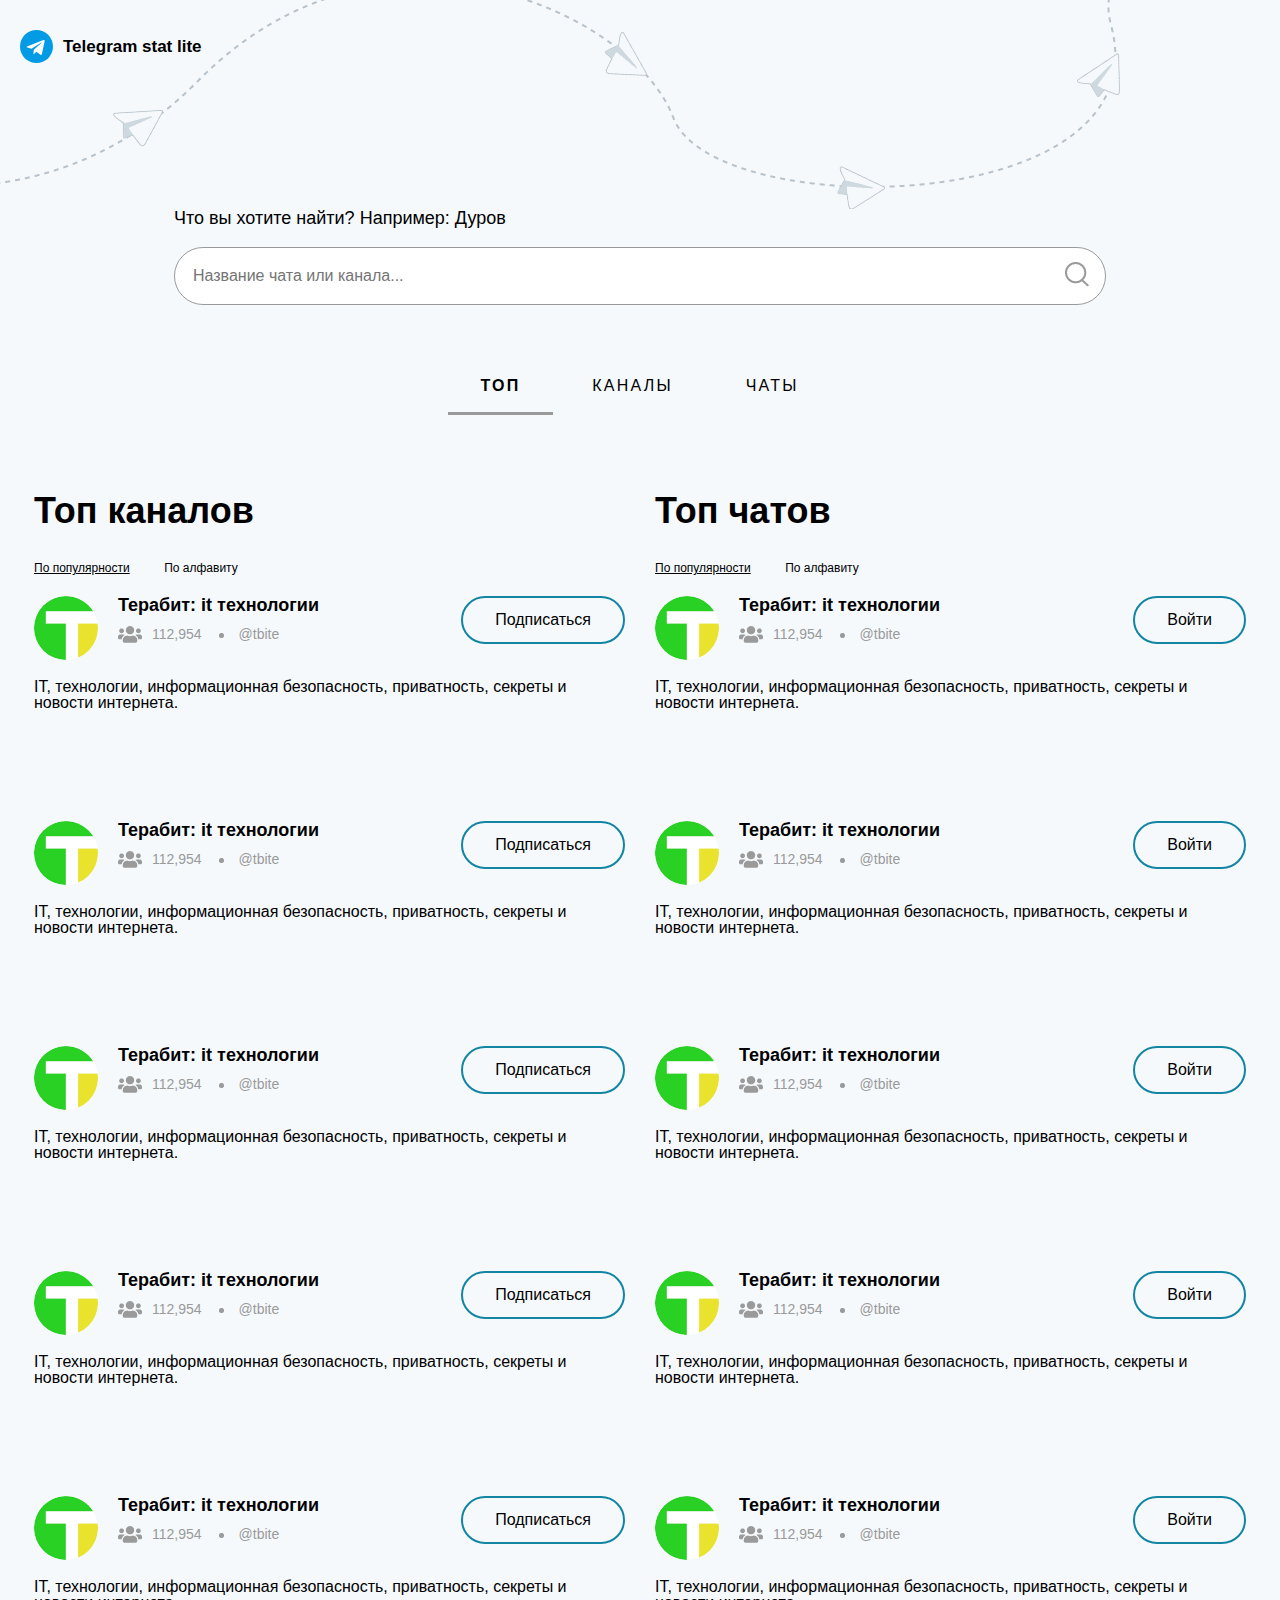
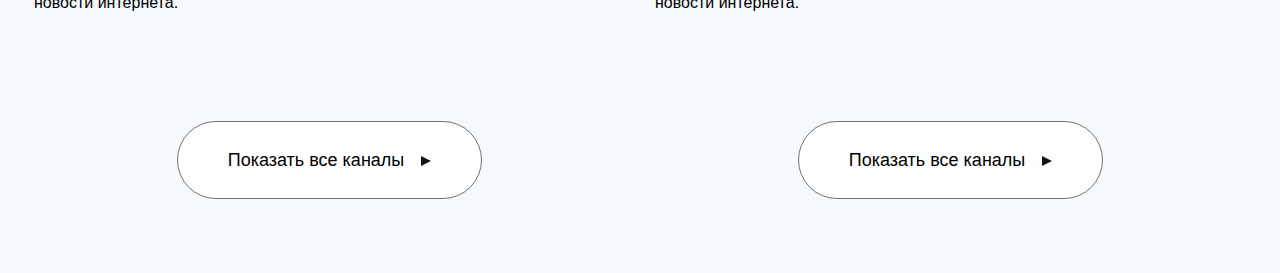
==== commit 6033646e: "select icon, btn more, fixes" ====
--- a/index.html
+++ b/index.html
@@ -90,7 +90,7 @@
               <div class="card__header_wrapper">
                 <div class="card__header">
                   <div class="img__wrapper">
-                    <img src="img/icons/card__icon.png" alt="Терабит: it технологии" width="64px" height="64px">
+                    <img class="card__img"src="img/icons/card__icon.png" alt="Терабит: it технологии" width="64px" height="64px">
                   </div>
                   <div class="card__info">
                     <h3 class="card__title">Терабит: it технологии</h3>
@@ -197,6 +197,23 @@
                   <div class="card__header_wrapper">
                     <div class="card__header">
                       <div class="img__wrapper">
+                        <img loading="lazy" src="img/icons/card__icon.png" alt="Терабит: it технологии" width="64px" height="64px">
+                      </div>
+                      <div class="card__info">
+                        <h3 class="card__title">Терабит: it технологии </h3>
+                        <span class="card__followers">112,954</span><span class="card__login">@tbite</span>
+                      </div>
+                    </div>
+                    <a href="#" class="card__btn card__btn_top">Подписаться</a>
+                  </div>
+                  <p class="card__desc">IT, технологии, информационная безопасность, приватность, секреты
+                    и новости интернета.</p>
+                  <a href="#" class="card__btn card__btn_bottom">Подписаться</a>
+                </article>
+                <article class="tg__card">
+                  <div class="card__header_wrapper">
+                    <div class="card__header">
+                      <div class="img__wrapper">
                         <img src="img/icons/card__icon.png" alt="Терабит: it технологии" width="64px" height="64px">
                       </div>
                       <div class="card__info">
@@ -248,7 +265,7 @@
                   <div class="card__header_wrapper">
                     <div class="card__header">
                       <div class="img__wrapper">
-                        <img src="img/icons/card__icon.png" alt="Терабит: it технологии" width="64px" height="64px">
+                        <img loading="lazy" src="img/icons/card__icon.png" alt="Терабит: it технологии" width="64px" height="64px">
                       </div>
                       <div class="card__info">
                         <h3 class="card__title">Терабит: it технологии </h3>
@@ -262,6 +279,8 @@
                   <a href="#" class="card__btn card__btn_bottom">Подписаться</a>
                 </article>
 
+                <button class="more__btn more__btn_channels">Показать все каналы
+                </button>
 
               </div>
 
@@ -281,6 +300,23 @@
                   <div class="card__header_wrapper">
                     <div class="card__header">
                       <div class="img__wrapper">
+                        <img loading="lazy" src="img/icons/card__icon.png" alt="Терабит: it технологии" width="64px" height="64px">
+                      </div>
+                      <div class="card__info">
+                        <h3 class="card__title">Терабит: it технологии</h3>
+                        <span class="card__followers">112,954</span><span class="card__login">@tbite</span>
+                      </div>
+                    </div>
+                    <a href="#" class="card__btn card__btn_top">Войти</a>
+                  </div>
+                  <p class="card__desc">IT, технологии, информационная безопасность, приватность, секреты
+                    и новости интернета.</p>
+                  <a href="#" class="card__btn card__btn_bottom">Войти</a>
+                </article>
+                <article class="tg__card">
+                  <div class="card__header_wrapper">
+                    <div class="card__header">
+                      <div class="img__wrapper">
                         <img src="img/icons/card__icon.png" alt="Терабит: it технологии" width="64px" height="64px">
                       </div>
                       <div class="card__info">
@@ -345,24 +381,9 @@
                     и новости интернета.</p>
                   <a href="#" class="card__btn card__btn_bottom">Войти</a>
                 </article>
-                <article class="tg__card">
-                  <div class="card__header_wrapper">
-                    <div class="card__header">
-                      <div class="img__wrapper">
-                        <img src="img/icons/card__icon.png" alt="Терабит: it технологии" width="64px" height="64px">
-                      </div>
-                      <div class="card__info">
-                        <h3 class="card__title">Терабит: it технологии</h3>
-                        <span class="card__followers">112,954</span><span class="card__login">@tbite</span>
-                      </div>
-                    </div>
-                    <a href="#" class="card__btn card__btn_top">Войти</a>
-                  </div>
-                  <p class="card__desc">IT, технологии, информационная безопасность, приватность, секреты
-                    и новости интернета.</p>
-                  <a href="#" class="card__btn card__btn_bottom">Войти</a>
-                </article>
-
+
+                <button class="more__btn more__btn_chats">Показать все каналы
+                </button>
 
               </div>
             </div>
@@ -447,7 +468,7 @@
               <div class="card__header_wrapper">
                 <div class="card__header">
                   <div class="img__wrapper">
-                    <img src="img/icons/card__icon.png" alt="Терабит: it технологии" width="64px" height="64px">
+                    <img loading="lazy" src="img/icons/card__icon.png" alt="Терабит: it технологии" width="64px" height="64px">
                   </div>
                   <div class="card__info">
                     <h3 class="card__title">Терабит: it технологии</h3>
@@ -460,7 +481,6 @@
                 и новости интернета.</p>
               <a href="#" class="card__btn card__btn_bottom">Подписаться</a>
             </article>
-
             <article class="tg__card">
               <div class="card__header_wrapper">
                 <div class="card__header">
@@ -478,7 +498,6 @@
                 и новости интернета.</p>
               <a href="#" class="card__btn card__btn_bottom">Подписаться</a>
             </article>
-
             <article class="tg__card">
               <div class="card__header_wrapper">
                 <div class="card__header">
@@ -496,7 +515,6 @@
                 и новости интернета.</p>
               <a href="#" class="card__btn card__btn_bottom">Подписаться</a>
             </article>
-
             <article class="tg__card">
               <div class="card__header_wrapper">
                 <div class="card__header">
@@ -514,7 +532,6 @@
                 и новости интернета.</p>
               <a href="#" class="card__btn card__btn_bottom">Подписаться</a>
             </article>
-
             <article class="tg__card">
               <div class="card__header_wrapper">
                 <div class="card__header">
@@ -532,7 +549,6 @@
                 и новости интернета.</p>
               <a href="#" class="card__btn card__btn_bottom">Подписаться</a>
             </article>
-
             <article class="tg__card">
               <div class="card__header_wrapper">
                 <div class="card__header">
@@ -622,7 +638,7 @@
 
           <div class="select__category">
             <select class="select__chats" name="select_chats">
-              <option selected disabled>Все категории</option>
+              <option selected disabled>Все языки</option>
               <option data-value='AR'>Arabic</option>
               <option data-value='HY'>Armenian</option>
               <option data-value='EU'>Basque</option>
@@ -692,7 +708,7 @@
               <div class="card__header_wrapper">
                 <div class="card__header">
                   <div class="img__wrapper">
-                    <img src="img/icons/card__icon.png" alt="Терабит: it технологии" width="64px" height="64px">
+                    <img loading="lazy" src="img/icons/card__icon.png" alt="Терабит: it технологии" width="64px" height="64px">
                   </div>
                   <div class="card__info">
                     <h3 class="card__title">Терабит: it технологии</h3>
--- a/css/light_theme.css
+++ b/css/light_theme.css
@@ -7,12 +7,6 @@
 body {
   background-color: #F5F9FC;
 }
-
-.theme__btn .planet {
-  /* width: 30px;
-  height: 30px; */
-}
-
 
 /* input*/
 .input {
@@ -36,4 +30,8 @@
 
 .select__chanels, .select__chats {
   background-color: #fff;
+}
+
+.more__btn {
+  background-color: #fff;
 }--- a/css/style.css
+++ b/css/style.css
@@ -1,8 +1,8 @@
 @font-face {
 	font-family: "Lucida Grande";
-  src: url("fonts/lucida-grande/lucida-grande.woff2"); 
-  src: url("fonts/lucida-grande/lucida-grande.woff2") format("woff2"),
-  url("fonts/lucida-grande/lucida-grande.woff2") format("woff2");
+  src: url("../fonts/lucida-grande/lucida-grande.woff2"); 
+  src: url("../fonts/lucida-grande/lucida-grande.woff2") format("woff2"),
+  url("../fonts/lucida-grande/lucida-grande.woff2") format("woff2");
 	font-weight: normal;
 	font-style: normal;
   font-display: swap;
@@ -11,9 +11,9 @@
 
 @font-face {
 	font-family: "Lucida Grande Bold"; 
-  src: url("fonts/lucida-grande-bold/lucida-grande-bold.woff2");
-  src: url("fonts/lucida-grande-bold/lucida-grande-bold.woff2") format("woff2"),
-  url("fonts/lucida-grande-bold/lucida-grande-bold.woff2") format("woff2");
+  src: url("../fonts/lucida-grande-bold/lucida-grande-bold.woff2");
+  src: url("../fonts/lucida-grande-bold/lucida-grande-bold.woff2") format("woff2"),
+  url("../fonts/lucida-grande-bold/lucida-grande-bold.woff2") format("woff2");
 	font-weight: normal;
 	font-style: normal;
   font-display: swap;
@@ -40,6 +40,7 @@
 
 body {
   margin: 0;
+  scroll-behavior: smooth;
 }
 
 main {
@@ -72,6 +73,18 @@
   border: 0;
   cursor: pointer;
   background-color: transparent;
+}
+
+select {
+  /* for Firefox */
+  -moz-appearance: none;
+  /* for Chrome */
+  -webkit-appearance: none;
+}
+
+/* For IE10 */
+select::-ms-expand {
+  display: none;
 }
 
 
@@ -334,7 +347,10 @@
   height: 62px;
   padding: 20px;
   font-size: 16px;
-  border: 1px solid var(--clr_gray);
+  border-top: 1px solid var(--clr_gray);
+  border-right: 1px solid var(--clr_gray);
+  border-bottom: 1px solid var(--clr_gray);
+  border-left: 1px solid var(--clr_gray);
   border-radius: 30px;
   background-color: #fff;
   position: relative;
@@ -344,14 +360,14 @@
 }
 
 
-.input:focus ~ .input__results{
-  /* display: block; */
-}
-.input:focus {
-  /* border-bottom-left-radius: 0px;
+/* .input:focus ~ .input__results{
+  display: block;
+} */
+/* .input:focus {
+  border-bottom-left-radius: 0px;
   border-bottom-right-radius: 0px;
-  border-bottom: 0px; */
-}
+  border-bottom: 0px;
+} */
 
 .input::-webkit-search-cancel-button{
   display: none;  
@@ -630,9 +646,9 @@
   }
 }
 
-@media only screen and (max-width: 768px) {
-  .tops {
-    /* margin-top: 45px; */
+@media only screen and (max-width: 425px) {
+  .top__title {
+    font-size: 32px;
   }
 }
 
@@ -888,6 +904,7 @@
 .select__category {
   max-width: 300px;
   margin: 0 auto;
+  position: relative;
 }
 
 .select__chanels, .select__chats {
@@ -902,8 +919,22 @@
   border: 1px solid var(--clr_gray);
   border-radius: 10px;
   font-size: 16px;
-  /* font-weight: 700; */
-}
+}
+
+.select__category::after{
+  position: absolute;
+  content:url(../img/icons/triangle_black.svg);
+  width: 10px;
+  height: 10px;
+  top: 20px;
+  right: 20px;
+  transition: .4s
+}
+
+.select__chanels:focus ~ .select__category::after{
+  transform: rotate(-90deg);
+}
+
 .select__chanels option,
 .select__chats option {
   display: -webkit-box;
@@ -962,4 +993,31 @@
     width: -moz-fit-content;
     width: fit-content; 
   }
-}+}
+
+
+ /* MORE BUTTONS */
+.more__btn {
+  margin: 0 auto;
+  display: block;
+  max-width: 354px;
+  font-size: 18px;
+  border: 1px solid #707070;
+  border-radius: 100px;
+  padding: 28px 50px;
+  margin-bottom: 40px;
+}
+
+.more__btn::after {
+  content: url(../img/icons/triangle_to.svg);
+  padding-left: 12px;
+}
+
+@media only screen and (max-width: 425px) {
+  .more__btn {
+    font-size: 16px;
+    padding: 18px;
+  }
+}
+
+ /* / MORE BUTTONS*/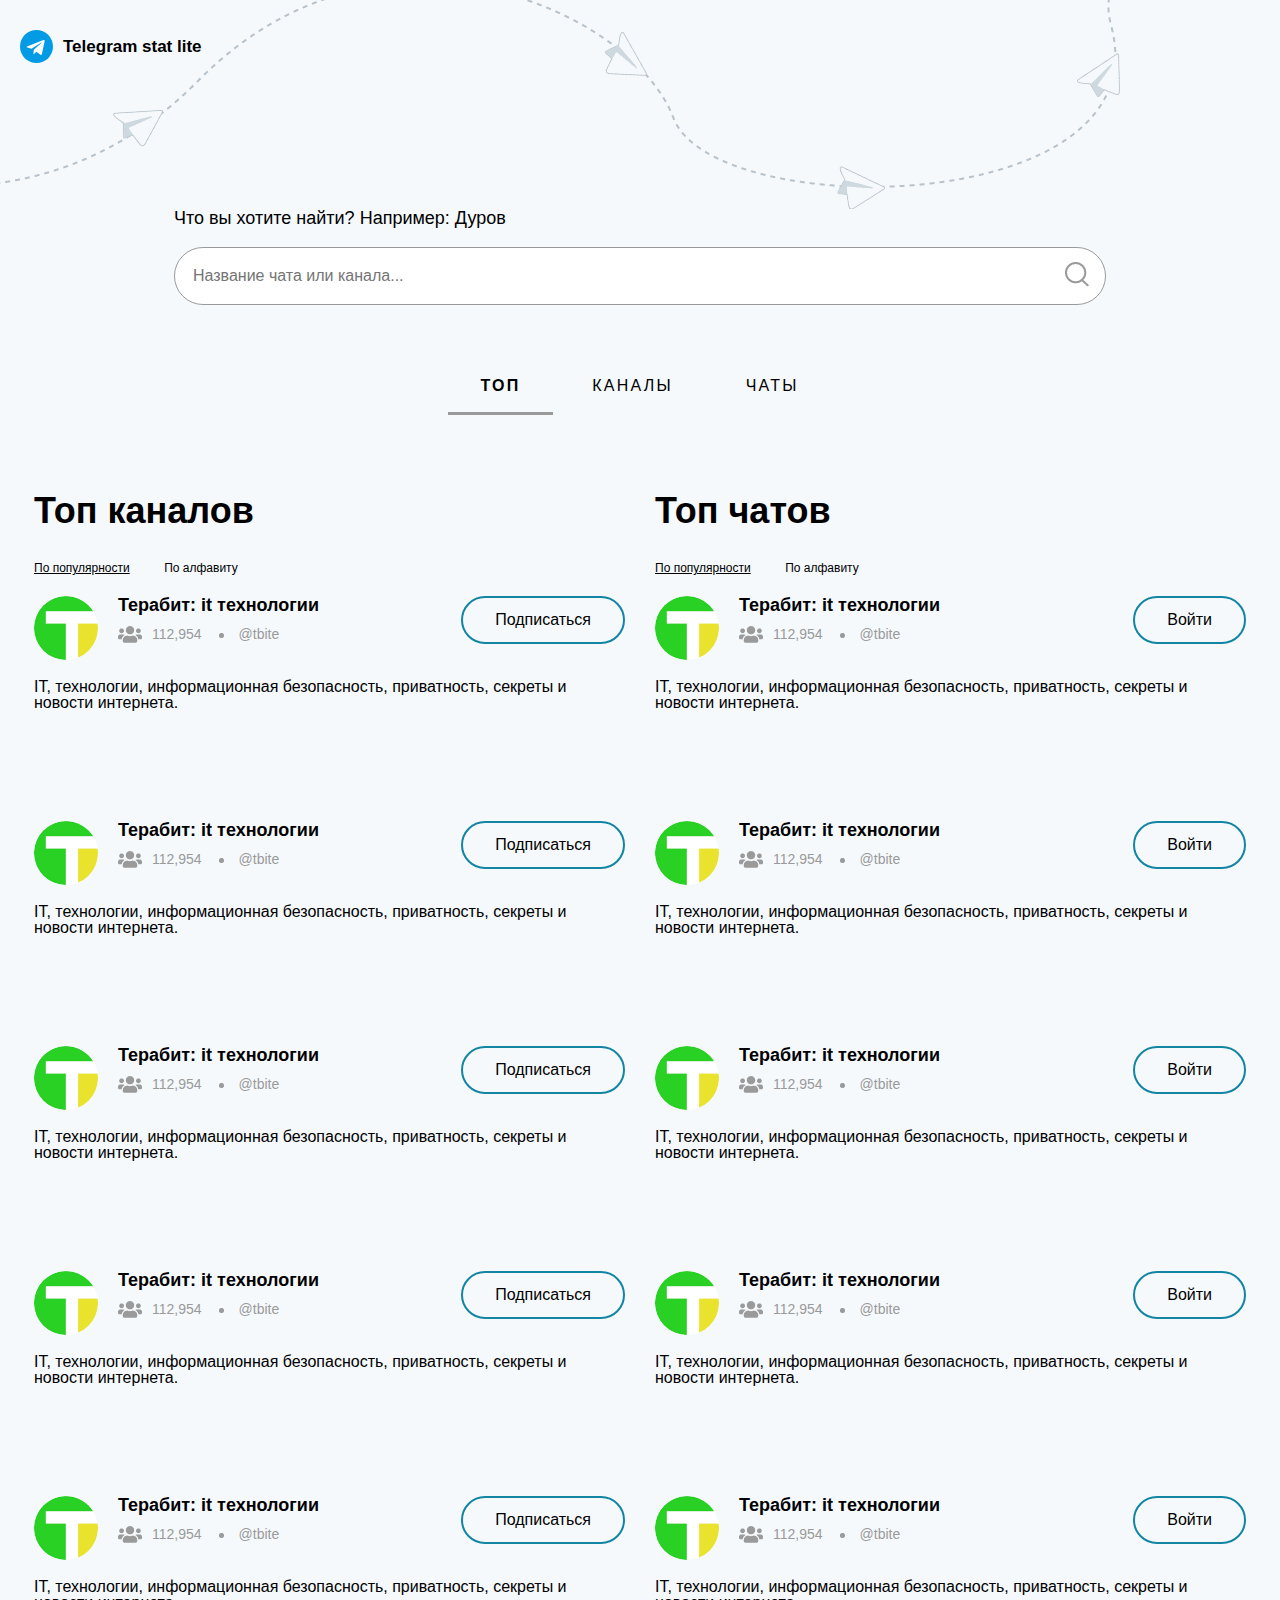
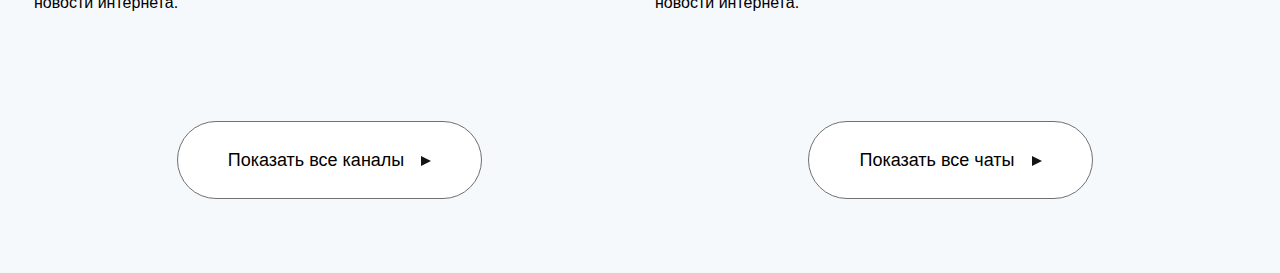
==== commit 8540a770: "btn more fix & change theme fix" ====
--- a/index.html
+++ b/index.html
@@ -1,5 +1,5 @@
 <!DOCTYPE html>
-<html lang="ru" prefix="og: http://ogp.me/ns#">
+<html lang="ru">
 
 <head>
   <meta charset="UTF-8">
@@ -27,23 +27,10 @@
   <meta name="msapplication-TileColor" content="#ffffff">
   <meta name="msapplication-TileImage" content="img/favicons/ms-icon-144x144.png">
 
-  <!-- Open Graph: http://ogp.me/ -->
-  <meta property="og:url" content="https://example.com/">
-  <meta property="og:locale" content="ru_RU">
-  <meta property="og:type" content="website">
-  <meta property="og:site_name" content="Site Name">
-  <meta property="og:title" content="Content Title">
-  <meta property="og:description" content="Description Here">
-  <meta property="og:image" content="https://example.comimg/og/og.png">
-  <meta property="og:image:width" content="968">
-  <meta property="og:image:height" content="504">
-
-
   <!-- меняем тему -->
   <link rel="stylesheet" href="css/light_theme.css" id="mode">
   <!-- основные стили -->
   <link rel="stylesheet" href="css/style.css"> 
-
   <script defer src="js/main.js"></script>
 
 </head>
@@ -53,7 +40,7 @@
   <header class="header">
     <div class="header__inner">
       <div class="logo__wrapper logo__wrapper_light">
-        <img class="logo_img" src="img/icons/tg.svg" alt="telegram logo" width="33px" height="33px">
+        <img class="logo_img" src="img/icons/tg.svg" alt="telegram logo" width="33" height="33">
         <span class="logo_text">Telegram stat lite</span>
       </div>
       <div class="theme__btn_wrap">
@@ -75,7 +62,7 @@
 
     <section class="input__section">
       <div class="input__wrapper">
-        <form action="" class="input_form">
+        <form action="#" class="input_form">
           <label class="input__label" for="main__input">Что вы&nbsp;хотите найти? Например:&nbsp;Дуров</label>
           <input class="input" type="search" name="main__input" id="main__input" placeholder="Название чата или канала...">
           <button class="input__btn" type="submit"><img src="/img/icons/search__icon.png" alt=""></button>
@@ -90,7 +77,7 @@
               <div class="card__header_wrapper">
                 <div class="card__header">
                   <div class="img__wrapper">
-                    <img class="card__img"src="img/icons/card__icon.png" alt="Терабит: it технологии" width="64px" height="64px">
+                    <img class="card__img" src="img/icons/card__icon.png" alt="Терабит: it технологии" width="64" height="64">
                   </div>
                   <div class="card__info">
                     <h3 class="card__title">Терабит: it технологии</h3>
@@ -104,7 +91,7 @@
               <div class="card__header_wrapper">
                 <div class="card__header">
                   <div class="img__wrapper">
-                    <img src="img/icons/card__icon.png" alt="Терабит: it технологии" width="64px" height="64px">
+                    <img src="img/icons/card__icon.png" alt="Терабит: it технологии" width="64" height="64">
                   </div>
                   <div class="card__info">
                     <h3 class="card__title">Терабит: it технологии</h3>
@@ -118,7 +105,7 @@
               <div class="card__header_wrapper">
                 <div class="card__header">
                   <div class="img__wrapper">
-                    <img src="img/icons/card__icon.png" alt="Терабит: it технологии" width="64px" height="64px">
+                    <img src="img/icons/card__icon.png" alt="Терабит: it технологии" width="64" height="64">
                   </div>
                   <div class="card__info">
                     <h3 class="card__title">Терабит: it технологии</h3>
@@ -137,7 +124,7 @@
               <div class="card__header_wrapper">
                 <div class="card__header">
                   <div class="img__wrapper">
-                    <img src="img/icons/card__icon.png" alt="Терабит: it технологии" width="64px" height="64px">
+                    <img src="img/icons/card__icon.png" alt="Терабит: it технологии" width="64" height="64">
                   </div>
                   <div class="card__info">
                     <h3 class="card__title">Терабит: it технологии</h3>
@@ -151,7 +138,7 @@
               <div class="card__header_wrapper">
                 <div class="card__header">
                   <div class="img__wrapper">
-                    <img src="img/icons/card__icon.png" alt="Терабит: it технологии" width="64px" height="64px">
+                    <img src="img/icons/card__icon.png" alt="Терабит: it технологии" width="64" height="64">
                   </div>
                   <div class="card__info">
                     <h3 class="card__title">Терабит: it технологии</h3>
@@ -197,7 +184,7 @@
                   <div class="card__header_wrapper">
                     <div class="card__header">
                       <div class="img__wrapper">
-                        <img loading="lazy" src="img/icons/card__icon.png" alt="Терабит: it технологии" width="64px" height="64px">
+                        <img loading="lazy" src="img/icons/card__icon.png" alt="Терабит: it технологии" width="64" height="64">
                       </div>
                       <div class="card__info">
                         <h3 class="card__title">Терабит: it технологии </h3>
@@ -214,7 +201,7 @@
                   <div class="card__header_wrapper">
                     <div class="card__header">
                       <div class="img__wrapper">
-                        <img src="img/icons/card__icon.png" alt="Терабит: it технологии" width="64px" height="64px">
+                        <img src="img/icons/card__icon.png" alt="Терабит: it технологии" width="64" height="64">
                       </div>
                       <div class="card__info">
                         <h3 class="card__title">Терабит: it технологии </h3>
@@ -231,7 +218,7 @@
                   <div class="card__header_wrapper">
                     <div class="card__header">
                       <div class="img__wrapper">
-                        <img src="img/icons/card__icon.png" alt="Терабит: it технологии" width="64px" height="64px">
+                        <img src="img/icons/card__icon.png" alt="Терабит: it технологии" width="64" height="64">
                       </div>
                       <div class="card__info">
                         <h3 class="card__title">Терабит: it технологии </h3>
@@ -248,7 +235,7 @@
                   <div class="card__header_wrapper">
                     <div class="card__header">
                       <div class="img__wrapper">
-                        <img src="img/icons/card__icon.png" alt="Терабит: it технологии" width="64px" height="64px">
+                        <img src="img/icons/card__icon.png" alt="Терабит: it технологии" width="64" height="64">
                       </div>
                       <div class="card__info">
                         <h3 class="card__title">Терабит: it технологии </h3>
@@ -265,7 +252,7 @@
                   <div class="card__header_wrapper">
                     <div class="card__header">
                       <div class="img__wrapper">
-                        <img loading="lazy" src="img/icons/card__icon.png" alt="Терабит: it технологии" width="64px" height="64px">
+                        <img loading="lazy" src="img/icons/card__icon.png" alt="Терабит: it технологии" width="64" height="64">
                       </div>
                       <div class="card__info">
                         <h3 class="card__title">Терабит: it технологии </h3>
@@ -300,7 +287,7 @@
                   <div class="card__header_wrapper">
                     <div class="card__header">
                       <div class="img__wrapper">
-                        <img loading="lazy" src="img/icons/card__icon.png" alt="Терабит: it технологии" width="64px" height="64px">
+                        <img loading="lazy" src="img/icons/card__icon.png" alt="Терабит: it технологии" width="64" height="64">
                       </div>
                       <div class="card__info">
                         <h3 class="card__title">Терабит: it технологии</h3>
@@ -317,7 +304,7 @@
                   <div class="card__header_wrapper">
                     <div class="card__header">
                       <div class="img__wrapper">
-                        <img src="img/icons/card__icon.png" alt="Терабит: it технологии" width="64px" height="64px">
+                        <img src="img/icons/card__icon.png" alt="Терабит: it технологии" width="64" height="64">
                       </div>
                       <div class="card__info">
                         <h3 class="card__title">Терабит: it технологии</h3>
@@ -334,7 +321,7 @@
                   <div class="card__header_wrapper">
                     <div class="card__header">
                       <div class="img__wrapper">
-                        <img src="img/icons/card__icon.png" alt="Терабит: it технологии" width="64px" height="64px">
+                        <img src="img/icons/card__icon.png" alt="Терабит: it технологии" width="64" height="64">
                       </div>
                       <div class="card__info">
                         <h3 class="card__title">Терабит: it технологии</h3>
@@ -351,7 +338,7 @@
                   <div class="card__header_wrapper">
                     <div class="card__header">
                       <div class="img__wrapper">
-                        <img src="img/icons/card__icon.png" alt="Терабит: it технологии" width="64px" height="64px">
+                        <img src="img/icons/card__icon.png" alt="Терабит: it технологии" width="64" height="64">
                       </div>
                       <div class="card__info">
                         <h3 class="card__title">Терабит: it технологии</h3>
@@ -368,7 +355,7 @@
                   <div class="card__header_wrapper">
                     <div class="card__header">
                       <div class="img__wrapper">
-                        <img src="img/icons/card__icon.png" alt="Терабит: it технологии" width="64px" height="64px">
+                        <img src="img/icons/card__icon.png" alt="Терабит: it технологии" width="64" height="64">
                       </div>
                       <div class="card__info">
                         <h3 class="card__title">Терабит: it технологии</h3>
@@ -382,7 +369,7 @@
                   <a href="#" class="card__btn card__btn_bottom">Войти</a>
                 </article>
 
-                <button class="more__btn more__btn_chats">Показать все каналы
+                <button class="more__btn more__btn_chats">Показать все чаты
                 </button>
 
               </div>
@@ -468,7 +455,7 @@
               <div class="card__header_wrapper">
                 <div class="card__header">
                   <div class="img__wrapper">
-                    <img loading="lazy" src="img/icons/card__icon.png" alt="Терабит: it технологии" width="64px" height="64px">
+                    <img loading="lazy" src="img/icons/card__icon.png" alt="Терабит: it технологии" width="64" height="64">
                   </div>
                   <div class="card__info">
                     <h3 class="card__title">Терабит: it технологии</h3>
@@ -485,7 +472,7 @@
               <div class="card__header_wrapper">
                 <div class="card__header">
                   <div class="img__wrapper">
-                    <img src="img/icons/card__icon.png" alt="Терабит: it технологии" width="64px" height="64px">
+                    <img src="img/icons/card__icon.png" alt="Терабит: it технологии" width="64" height="64">
                   </div>
                   <div class="card__info">
                     <h3 class="card__title">Терабит: it технологии</h3>
@@ -502,7 +489,7 @@
               <div class="card__header_wrapper">
                 <div class="card__header">
                   <div class="img__wrapper">
-                    <img src="img/icons/card__icon.png" alt="Терабит: it технологии" width="64px" height="64px">
+                    <img src="img/icons/card__icon.png" alt="Терабит: it технологии" width="64" height="64">
                   </div>
                   <div class="card__info">
                     <h3 class="card__title">Терабит: it технологии</h3>
@@ -519,7 +506,7 @@
               <div class="card__header_wrapper">
                 <div class="card__header">
                   <div class="img__wrapper">
-                    <img src="img/icons/card__icon.png" alt="Терабит: it технологии" width="64px" height="64px">
+                    <img src="img/icons/card__icon.png" alt="Терабит: it технологии" width="64" height="64">
                   </div>
                   <div class="card__info">
                     <h3 class="card__title">Терабит: it технологии</h3>
@@ -536,7 +523,7 @@
               <div class="card__header_wrapper">
                 <div class="card__header">
                   <div class="img__wrapper">
-                    <img src="img/icons/card__icon.png" alt="Терабит: it технологии" width="64px" height="64px">
+                    <img src="img/icons/card__icon.png" alt="Терабит: it технологии" width="64" height="64">
                   </div>
                   <div class="card__info">
                     <h3 class="card__title">Терабит: it технологии</h3>
@@ -553,7 +540,7 @@
               <div class="card__header_wrapper">
                 <div class="card__header">
                   <div class="img__wrapper">
-                    <img src="img/icons/card__icon.png" alt="Терабит: it технологии" width="64px" height="64px">
+                    <img src="img/icons/card__icon.png" alt="Терабит: it технологии" width="64" height="64">
                   </div>
                   <div class="card__info">
                     <h3 class="card__title">Терабит: it технологии</h3>
@@ -708,7 +695,7 @@
               <div class="card__header_wrapper">
                 <div class="card__header">
                   <div class="img__wrapper">
-                    <img loading="lazy" src="img/icons/card__icon.png" alt="Терабит: it технологии" width="64px" height="64px">
+                    <img loading="lazy" src="img/icons/card__icon.png" alt="Терабит: it технологии" width="64" height="64">
                   </div>
                   <div class="card__info">
                     <h3 class="card__title">Терабит: it технологии</h3>
@@ -725,7 +712,7 @@
               <div class="card__header_wrapper">
                 <div class="card__header">
                   <div class="img__wrapper">
-                    <img src="img/icons/card__icon.png" alt="Терабит: it технологии" width="64px" height="64px">
+                    <img src="img/icons/card__icon.png" alt="Терабит: it технологии" width="64" height="64">
                   </div>
                   <div class="card__info">
                     <h3 class="card__title">Терабит: it технологии</h3>
@@ -742,7 +729,7 @@
               <div class="card__header_wrapper">
                 <div class="card__header">
                   <div class="img__wrapper">
-                    <img src="img/icons/card__icon.png" alt="Терабит: it технологии" width="64px" height="64px">
+                    <img src="img/icons/card__icon.png" alt="Терабит: it технологии" width="64" height="64">
                   </div>
                   <div class="card__info">
                     <h3 class="card__title">Терабит: it технологии</h3>
@@ -759,7 +746,7 @@
               <div class="card__header_wrapper">
                 <div class="card__header">
                   <div class="img__wrapper">
-                    <img src="img/icons/card__icon.png" alt="Терабит: it технологии" width="64px" height="64px">
+                    <img src="img/icons/card__icon.png" alt="Терабит: it технологии" width="64" height="64">
                   </div>
                   <div class="card__info">
                     <h3 class="card__title">Терабит: it технологии</h3>
@@ -776,7 +763,7 @@
               <div class="card__header_wrapper">
                 <div class="card__header">
                   <div class="img__wrapper">
-                    <img src="img/icons/card__icon.png" alt="Терабит: it технологии" width="64px" height="64px">
+                    <img src="img/icons/card__icon.png" alt="Терабит: it технологии" width="64" height="64">
                   </div>
                   <div class="card__info">
                     <h3 class="card__title">Терабит: it технологии</h3>
@@ -793,7 +780,7 @@
               <div class="card__header_wrapper">
                 <div class="card__header">
                   <div class="img__wrapper">
-                    <img src="img/icons/card__icon.png" alt="Терабит: it технологии" width="64px" height="64px">
+                    <img src="img/icons/card__icon.png" alt="Терабит: it технологии" width="64" height="64">
                   </div>
                   <div class="card__info">
                     <h3 class="card__title">Терабит: it технологии</h3>
@@ -817,8 +804,6 @@
     </section>
 
   </main>
-
-  <footer></footer>
 
 
 
--- a/css/light_theme.css
+++ b/css/light_theme.css
@@ -8,9 +8,12 @@
   background-color: #F5F9FC;
 }
 
-/* input*/
-.input {
+.planet_light {
+  background: url(../img/icons/sun_dark.svg) no-repeat;
+}
 
+.change_planet_light {
+  background: url(../img/icons/moon_dark.svg) no-repeat;
 }
 
 .input__results::-webkit-scrollbar-thumb {
--- a/css/style.css
+++ b/css/style.css
@@ -256,13 +256,13 @@
   height: 10px;
 }
 
-.planet_light {
+/* .planet_light {
   background: url(../img/icons/sun_dark.svg) no-repeat;
 }
 
 .planet_dark {
   background: url(../img/icons/sun_light.svg) no-repeat;
-}
+} */
 
 .triangle_light {
   background: url(../img/icons/triangle_black.svg) no-repeat;
@@ -272,13 +272,13 @@
   background: url(../img/icons/triangle_white.svg) no-repeat;
 }
 
-.change_planet_light {
+/* .change_planet_light {
   background: url(../img/icons/moon_dark.svg) no-repeat;
 }
 
 .change_planet_dark {
   background: url(../img/icons/moon_white.svg) no-repeat;
-}
+} */
 
 
 @media only screen and (max-width: 1600px) {
